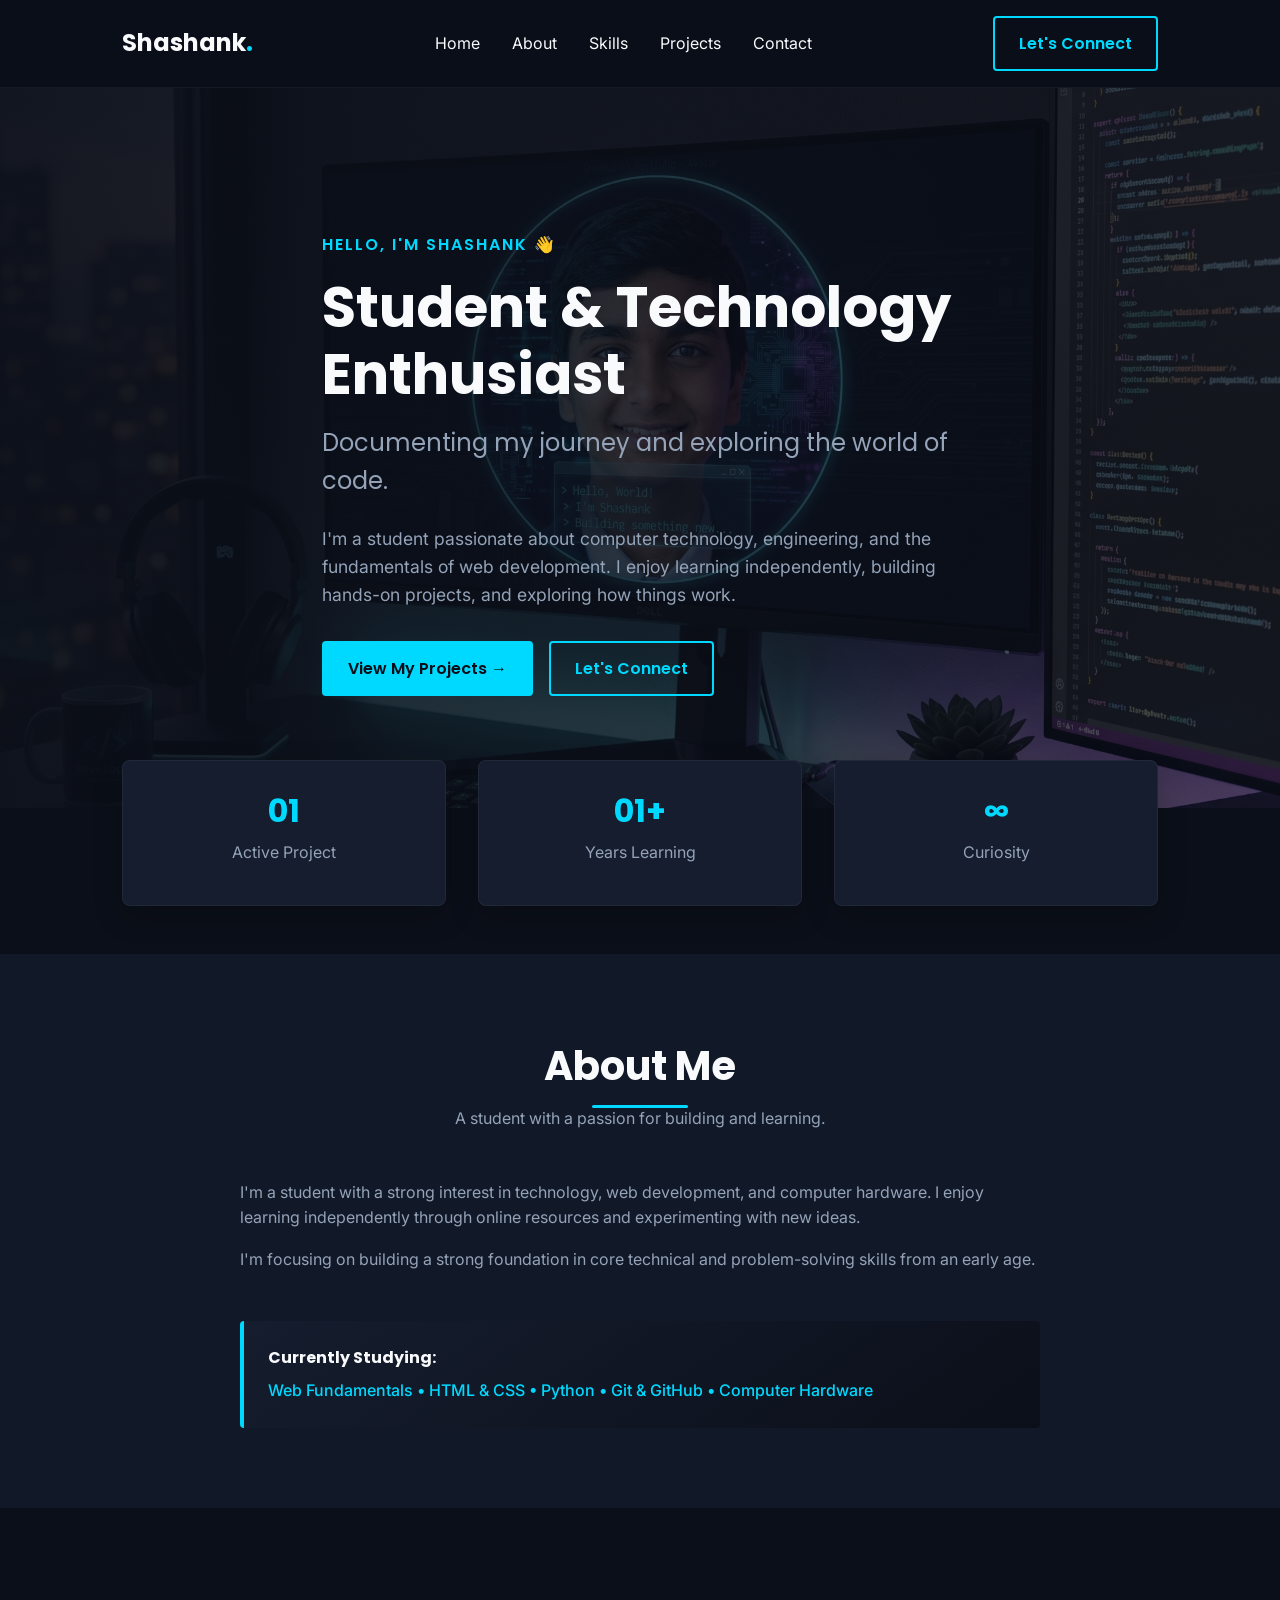
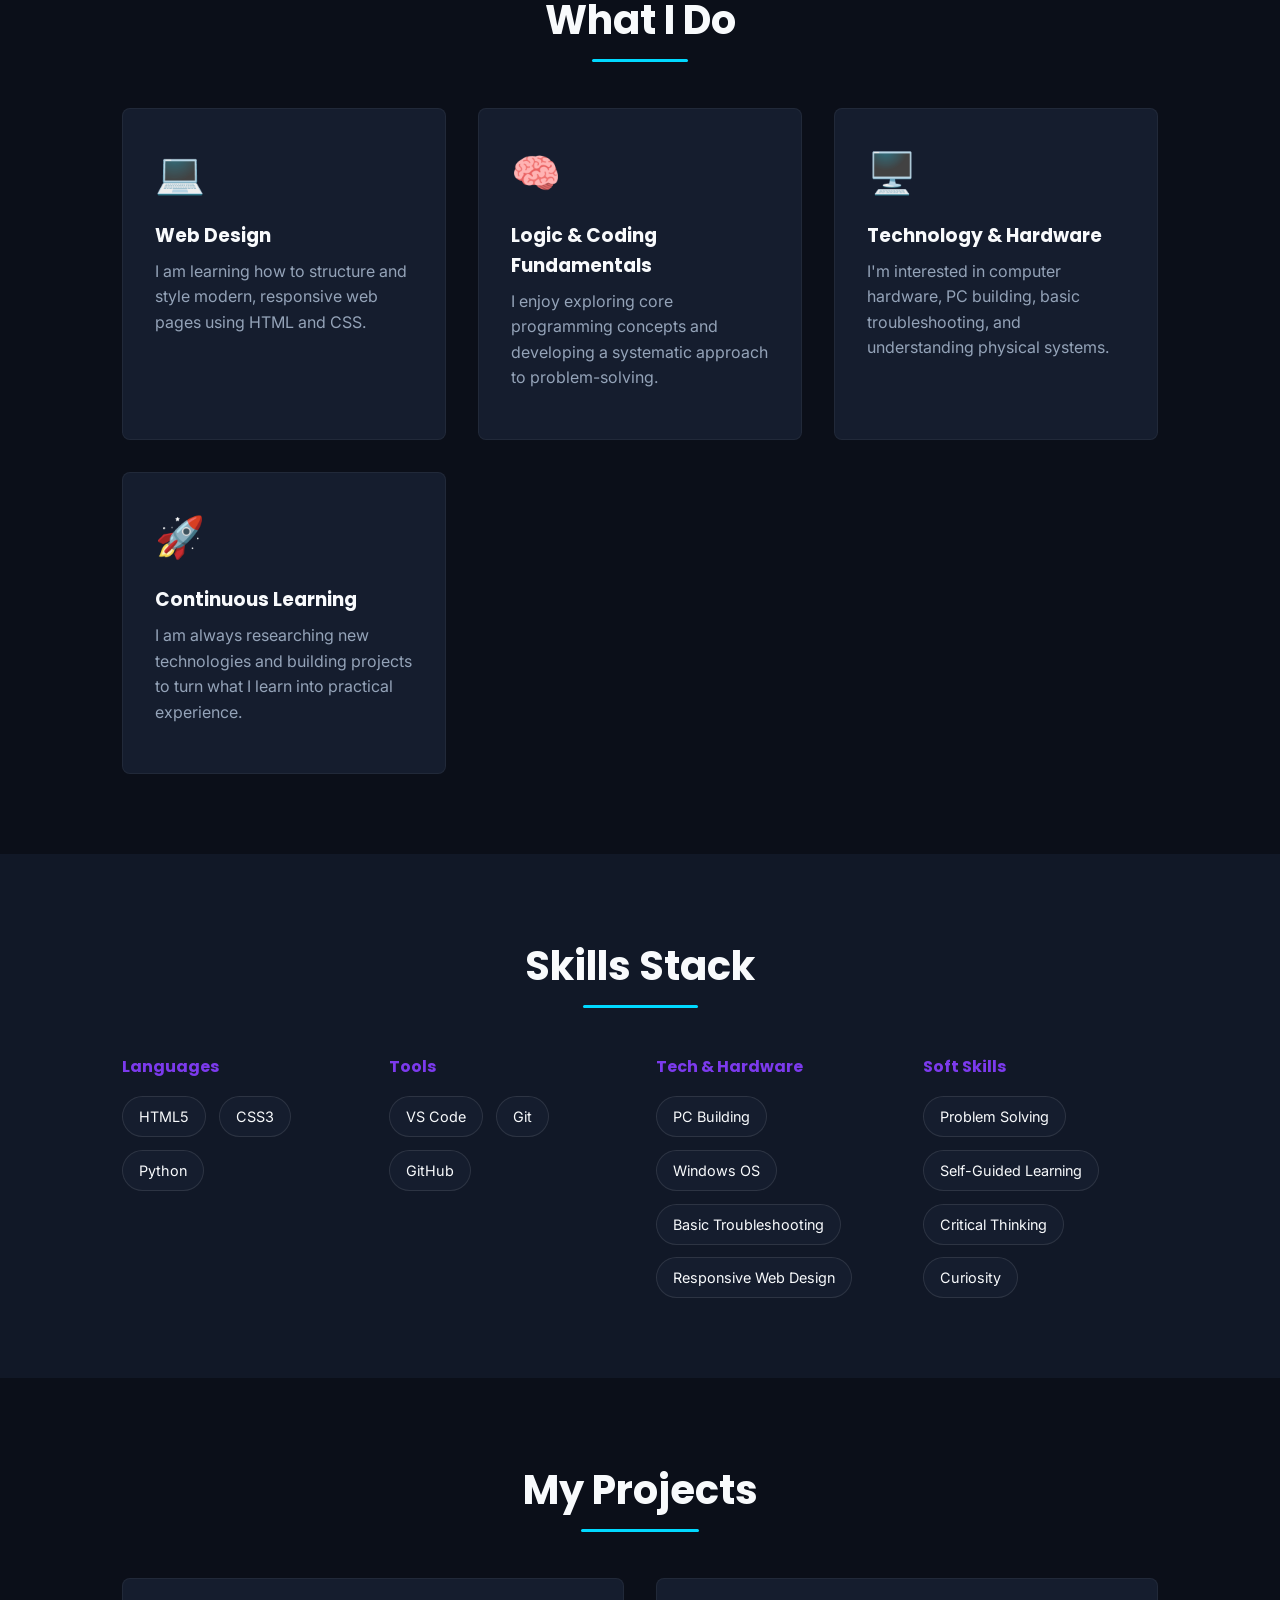
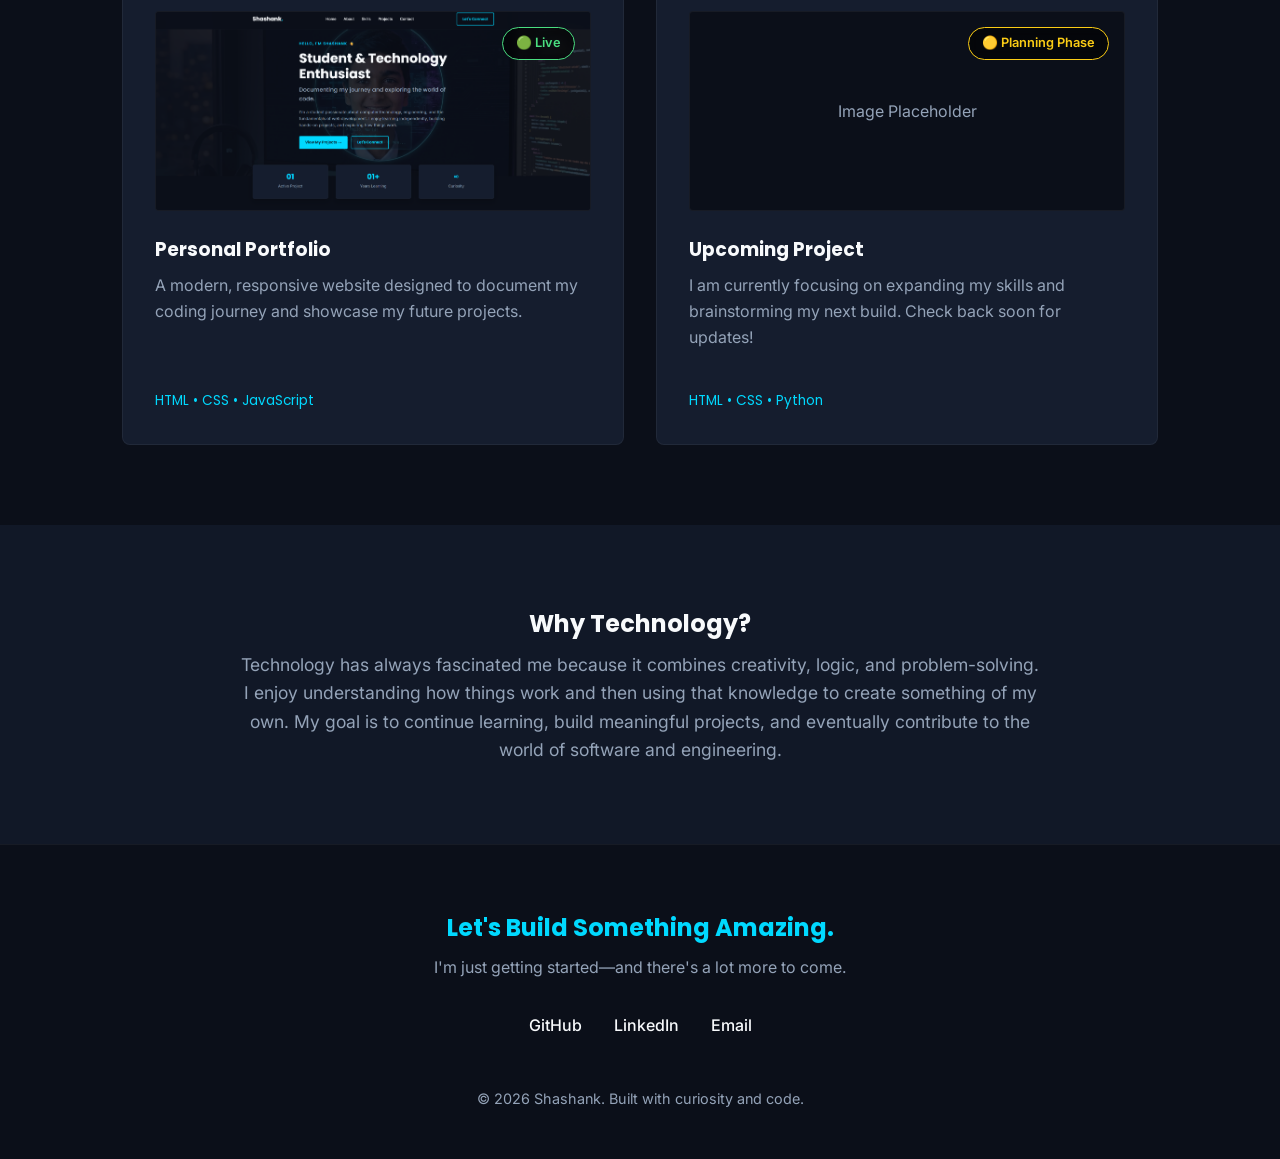
==== index.html @ d2046983 "Add files via upload" ====
<!DOCTYPE html>
<html lang="en">
<head>
    <meta charset="UTF-8">
    <meta name="viewport" content="width=device-width, initial-scale=1.0">
    <title>Shashank's Portfolio</title>
    <link rel="stylesheet" href="style.css">
    <!-- Google Fonts -->
    <link rel="preconnect" href="https://fonts.googleapis.com">
    <link rel="preconnect" href="https://fonts.gstatic.com" crossorigin>
    <link href="https://fonts.googleapis.com/css2?family=Inter:wght@300;400;500;600&family=Poppins:wght@500;600;700&display=swap" rel="stylesheet">
</head>
<body>

    <!-- 1️⃣ Navigation Bar -->
    <nav class="navbar">
        <div class="nav-container">
            <a href="#home" class="logo">Shashank<span class="accent-dot">.</span></a>
            
            <ul class="nav-links">
                <li><a href="#home">Home</a></li>
                <li><a href="#about">About</a></li>
                <li><a href="#skills">Skills</a></li>
                <li><a href="#projects">Projects</a></li>
                <li><a href="#contact">Contact</a></li>
            </ul>
            
            <div class="nav-right">
                <a href="#contact" class="btn btn-outline nav-btn">Let's Connect</a>
                <!-- Hamburger Menu Button -->
                <button class="hamburger" aria-label="Toggle menu">
                    <span></span>
                    <span></span>
                    <span></span>
                </button>
            </div>
        </div>
    </nav>

    <!-- 2️⃣ Hero Section -->
    <header id="home" class="hero">
        <div class="hero-overlay"></div>
        <div class="hero-content container reveal">
            <p class="eyebrow">HELLO, I'M SHASHANK 👋</p>
            <h1>Student & Technology Enthusiast</h1>
            <h2>Documenting my journey and exploring the world of code.</h2>
            <p class="description">I'm a student passionate about computer technology, engineering, and the fundamentals of web development. I enjoy learning independently, building hands-on projects, and exploring how things work.</p>
            <div class="hero-buttons">
                <a href="#projects" class="btn btn-primary">View My Projects &rarr;</a>
                <a href="#contact" class="btn btn-outline">Let's Connect</a>
            </div>
        </div>
    </header>

    <!-- 3️⃣ Quick Stats Bar -->
    <section class="stats container reveal">
        <div class="stat-card">
            <h3>01</h3>
            <p>Active Project</p>
        </div>
        <div class="stat-card">
            <h3>01+</h3>
            <p>Years Learning</p>
        </div>
        <div class="stat-card">
            <h3>&infin;</h3>
            <p>Curiosity</p>
        </div>
    </section>

    <!-- 4️⃣ About Me -->
    <section id="about" class="about section-alt reveal">
        <div class="container">
            <div class="section-header">
                <h2>About Me</h2>
                <p class="subheading">A student with a passion for building and learning.</p>
            </div>
            <div class="about-content">
                <div class="about-text">
                    <p>I'm a student with a strong interest in technology, web development, and computer hardware. I enjoy learning independently through online resources and experimenting with new ideas.</p>
                    <p>I'm focusing on building a strong foundation in core technical and problem-solving skills from an early age.</p>
                </div>
                <div class="highlight-box">
                    <h4>Currently Studying:</h4>
                    <p>Web Fundamentals &bull; HTML & CSS &bull; Python &bull; Git & GitHub &bull; Computer Hardware</p>
                </div>
            </div>
        </div>
    </section>

    <!-- 5️⃣ What I Do -->
    <section id="what-i-do" class="what-i-do reveal">
        <div class="container">
            <div class="section-header">
                <h2>What I Do</h2>
            </div>
            <div class="grid-4">
                <div class="card">
                    <div class="icon"><span role="img" aria-label="Computer">💻</span></div>
                    <h3>Web Design</h3>
                    <p>I am learning how to structure and style modern, responsive web pages using HTML and CSS.</p>
                </div>
                <div class="card">
                    <div class="icon"><span role="img" aria-label="Brain">🧠</span></div>
                    <h3>Logic & Coding Fundamentals</h3>
                    <p>I enjoy exploring core programming concepts and developing a systematic approach to problem-solving.</p>
                </div>
                <div class="card">
                    <div class="icon"><span role="img" aria-label="Desktop">🖥️</span></div>
                    <h3>Technology & Hardware</h3>
                    <p>I'm interested in computer hardware, PC building, basic troubleshooting, and understanding physical systems.</p>
                </div>
                <div class="card">
                    <div class="icon"><span role="img" aria-label="Rocket">🚀</span></div>
                    <h3>Continuous Learning</h3>
                    <p>I am always researching new technologies and building projects to turn what I learn into practical experience.</p>
                </div>
            </div>
        </div>
    </section>

    <!-- 6️⃣ Skills Stack -->
    <section id="skills" class="skills section-alt reveal">
        <div class="container">
            <div class="section-header">
                <h2>Skills Stack</h2>
            </div>
            <div class="skills-wrapper">
                <div class="skill-category">
                    <h4>Languages</h4>
                    <div class="pill-container">
                        <span class="pill">HTML5</span>
                        <span class="pill">CSS3</span>
                        <span class="pill">Python</span> 
                    </div>
                </div>
                <div class="skill-category">
                    <h4>Tools</h4>
                    <div class="pill-container">
                        <span class="pill">VS Code</span>
                        <span class="pill">Git</span>
                        <span class="pill">GitHub</span>
                    </div>
                </div>
                <div class="skill-category">
                    <h4>Tech & Hardware</h4>
                    <div class="pill-container">
                        <span class="pill">PC Building</span>
                        <span class="pill">Windows OS</span>
                        <span class="pill">Basic Troubleshooting</span>
                        <span class="pill">Responsive Web Design</span>
                    </div>
                </div>
                <div class="skill-category">
                    <h4>Soft Skills</h4>
                    <div class="pill-container">
                        <span class="pill">Problem Solving</span>
                        <span class="pill">Self-Guided Learning</span>
                        <span class="pill">Critical Thinking</span>
                        <span class="pill">Curiosity</span>
                    </div>
                </div>
            </div>
        </div>
    </section>

    <!-- 7️⃣ Project Roadmap -->
    <section id="projects" class="projects reveal">
        <div class="container">
            <div class="section-header">
                <h2>My Projects</h2>
            </div>
            <div class="grid-2">
                <div class="card project-card">
                    <!-- Updated Project Image Wrapper with your screenshot -->
                    <div class="project-image">
                        <img src="project1.png" alt="Screenshot of Personal Portfolio Homepage">
                    </div>
                    <div class="status-badge live">🟢 Live</div>
                    <h3>Personal Portfolio</h3>
                    <p>A modern, responsive website designed to document my coding journey and showcase my future projects.</p>
                    <div class="tech-stack">HTML &bull; CSS &bull; JavaScript</div>
                </div>
                <div class="card project-card">
                    <div class="project-image">
                        <span style="color: var(--text-secondary);">Image Placeholder</span>
                    </div>
                    <div class="status-badge planning">🟡 Planning Phase</div>
                    <h3>Upcoming Project</h3>
                    <p>I am currently focusing on expanding my skills and brainstorming my next build. Check back soon for updates!</p>
                    <div class="tech-stack">HTML &bull; CSS &bull; Python</div>
                </div>
            </div>
        </div>
    </section>

    <!-- 8️⃣ Why Technology? -->
    <section id="why-tech" class="why-tech section-alt reveal">
        <div class="container text-center">
            <h2>Why Technology?</h2>
            <p class="max-w-text">Technology has always fascinated me because it combines creativity, logic, and problem-solving. I enjoy understanding how things work and then using that knowledge to create something of my own. My goal is to continue learning, build meaningful projects, and eventually contribute to the world of software and engineering.</p>
        </div>
    </section>

    <!-- 9️⃣ Footer / Contact -->
    <footer id="contact" class="footer reveal">
        <div class="container text-center">
            <h2>Let's Build Something Amazing.</h2>
            <p>I'm just getting started—and there's a lot more to come.</p>
            
            <div class="social-links">
                <a href="https://github.com/pandeyshashankai" target="_blank" rel="noopener noreferrer">GitHub</a>
                <a href="https://www.linkedin.com/in/shashank-pandey-609750424" target="_blank" rel="noopener noreferrer">LinkedIn</a>
                <a href="mailto:pandeyshashankai@gmail.com">Email</a>
            </div>
            
            <div class="copyright">
                <p>&copy; 2026 Shashank. Built with curiosity and code.</p>
            </div>
        </div>
    </footer>

    <!-- JavaScript for Interactions -->
    <script>
        // 1. Mobile Hamburger Menu Toggle
        const hamburger = document.querySelector('.hamburger');
        const navLinks = document.querySelector('.nav-links');
        const navLinksItems = document.querySelectorAll('.nav-links a');

        hamburger.addEventListener('click', () => {
            hamburger.classList.toggle('active');
            navLinks.classList.toggle('active');
        });

        // Close mobile menu when a link is clicked
        navLinksItems.forEach(item => {
            item.addEventListener('click', () => {
                hamburger.classList.remove('active');
                navLinks.classList.remove('active');
            });
        });

        // 2. Scroll Reveal Animations (Intersection Observer)
        const reveals = document.querySelectorAll('.reveal');
        
        const revealOptions = {
            threshold: 0.15, // Triggers when 15% of the element is visible
            rootMargin: "0px 0px -50px 0px" 
        };

        const revealOnScroll = new IntersectionObserver(function(entries, observer) {
            entries.forEach(entry => {
                if (!entry.isIntersecting) {
                    return;
                } else {
                    entry.target.classList.add('active');
                    observer.unobserve(entry.target); // Stop observing once revealed
                }
            });
        }, revealOptions);

        reveals.forEach(reveal => {
            revealOnScroll.observe(reveal);
        });
    </script>
</body>
</html>
---- style.css ----
/* 🎨 1. Global Design System (CSS Variables) */
:root {
    --bg-primary: #0B0F19;
    --bg-secondary: #111827;
    --surface: #151D2E;
    --accent-primary: #00D9FF;
    --accent-secondary: #7C3AED;
    --text-main: #F8FAFC;
    --text-secondary: #94A3B8;
    
    --font-heading: 'Poppins', sans-serif;
    --font-body: 'Inter', sans-serif;
}

/* Base Styles & Reset */
* {
    margin: 0;
    padding: 0;
    box-sizing: border-box;
    scroll-behavior: smooth;
}

body {
    background-color: var(--bg-primary);
    color: var(--text-main);
    font-family: var(--font-body);
    line-height: 1.6;
    overflow-x: hidden;
}

h1, h2, h3, h4, h5, h6 {
    font-family: var(--font-heading);
    color: var(--text-main);
    margin-bottom: 0.5rem;
}

p {
    color: var(--text-secondary);
    margin-bottom: 1rem;
}

a {
    text-decoration: none;
    color: var(--text-main);
    transition: color 0.3s ease;
}

.container {
    max-width: 1100px;
    margin: 0 auto;
    padding: 0 2rem;
}

section {
    padding: 5rem 0;
}

.section-alt {
    background-color: var(--bg-secondary);
}

.section-header {
    text-align: center;
    margin-bottom: 3rem;
}

.section-header h2 {
    font-size: 2.5rem;
    position: relative;
    display: inline-block;
}

.section-header h2::after {
    content: '';
    position: absolute;
    width: 50%;
    height: 3px;
    background: var(--accent-primary);
    bottom: -10px;
    left: 25%;
    border-radius: 2px;
}

.text-center {
    text-align: center;
}

.max-w-text {
    max-width: 800px;
    margin: 0 auto;
    font-size: 1.1rem;
}

/* Animations (Scroll Reveal) */
.reveal {
    opacity: 0;
    transform: translateY(40px);
    transition: all 0.8s cubic-bezier(0.5, 0, 0, 1);
}

.reveal.active {
    opacity: 1;
    transform: translateY(0);
}

/* Buttons */
.btn {
    display: inline-block;
    padding: 0.8rem 1.5rem;
    border-radius: 4px;
    font-family: var(--font-heading);
    font-weight: 600;
    cursor: pointer;
    transition: all 0.3s ease;
}

.btn-primary {
    background-color: var(--accent-primary);
    color: var(--bg-primary);
    border: 2px solid var(--accent-primary);
}

.btn-primary:hover {
    background-color: transparent;
    color: var(--accent-primary);
    box-shadow: 0 0 15px rgba(0, 217, 255, 0.4);
}

.btn-outline {
    background-color: transparent;
    color: var(--accent-primary);
    border: 2px solid var(--accent-primary);
}

.btn-outline:hover {
    background-color: var(--accent-primary);
    color: var(--bg-primary);
    box-shadow: 0 0 15px rgba(0, 217, 255, 0.4);
}

/* 1️⃣ Navigation Bar */
.navbar {
    position: sticky;
    top: 0;
    background-color: rgba(11, 15, 25, 0.95);
    backdrop-filter: blur(10px);
    border-bottom: 1px solid rgba(255, 255, 255, 0.05);
    z-index: 1000;
    padding: 1rem 0;
}

.nav-container {
    max-width: 1100px;
    margin: 0 auto;
    padding: 0 2rem;
    display: flex;
    justify-content: space-between;
    align-items: center;
}

.logo {
    font-family: var(--font-heading);
    font-size: 1.5rem;
    font-weight: 700;
    z-index: 1001;
}

.accent-dot {
    color: var(--accent-primary);
}

.nav-links {
    list-style: none;
    display: flex;
    gap: 2rem;
}

.nav-links a:hover {
    color: var(--accent-primary);
}

.nav-right {
    display: flex;
    align-items: center;
    gap: 1.5rem;
}

/* Hamburger Icon */
.hamburger {
    display: none;
    flex-direction: column;
    gap: 5px;
    background: none;
    border: none;
    cursor: pointer;
    z-index: 1001;
}

.hamburger span {
    display: block;
    width: 25px;
    height: 3px;
    background-color: var(--text-main);
    border-radius: 2px;
    transition: all 0.3s ease-in-out;
}

.hamburger.active span:nth-child(1) {
    transform: translateY(8px) rotate(45deg);
}

.hamburger.active span:nth-child(2) {
    opacity: 0;
}

.hamburger.active span:nth-child(3) {
    transform: translateY(-8px) rotate(-45deg);
}

/* 2️⃣ Hero Section */
.hero {
    position: relative;
    padding: 8rem 0 6rem 0;
    background-image: url('Gemini_Generated_Image_9p1e469p1e469p1e.png');
    background-size: cover;
    background-position: center;
    background-attachment: fixed;
    min-height: 80vh;
    display: flex;
    align-items: center;
}

.hero-overlay {
    position: absolute;
    top: 0;
    left: 0;
    width: 100%;
    height: 100%;
    background: linear-gradient(to right, rgba(11, 15, 25, 0.95) 0%, rgba(11, 15, 25, 0.7) 100%);
    z-index: 1;
}

.hero-content {
    position: relative;
    z-index: 2;
    max-width: 700px;
}

.eyebrow {
    color: var(--accent-primary);
    font-family: var(--font-heading);
    font-weight: 600;
    letter-spacing: 2px;
    margin-bottom: 1rem;
}

.hero h1 {
    font-size: 3.5rem;
    line-height: 1.2;
    margin-bottom: 1rem;
}

.hero h2 {
    font-size: 1.5rem;
    color: var(--text-secondary);
    font-weight: 400;
    margin-bottom: 1.5rem;
}

.hero .description {
    font-size: 1.1rem;
    margin-bottom: 2rem;
}

.hero-buttons {
    display: flex;
    gap: 1rem;
}

/* 3️⃣ Quick Stats Bar */
.stats {
    display: grid;
    grid-template-columns: repeat(3, 1fr);
    gap: 2rem;
    margin-top: -3rem;
    position: relative;
    z-index: 10;
    padding-bottom: 3rem;
}

.stat-card {
    background-color: var(--surface);
    padding: 1.5rem;
    border-radius: 8px;
    text-align: center;
    border: 1px solid rgba(255, 255, 255, 0.05);
    box-shadow: 0 10px 30px rgba(0, 0, 0, 0.2);
}

.stat-card h3 {
    font-size: 2rem;
    color: var(--accent-primary);
    margin-bottom: 0.2rem;
}

/* 4️⃣ About Me */
.about-content {
    display: flex;
    flex-direction: column;
    gap: 2rem;
    max-width: 800px;
    margin: 0 auto;
}

.highlight-box {
    background: linear-gradient(145deg, var(--surface) 0%, var(--bg-primary) 100%);
    border-left: 4px solid var(--accent-primary);
    padding: 1.5rem;
    border-radius: 4px;
}

.highlight-box h4 {
    color: var(--text-main);
    margin-bottom: 0.5rem;
}

.highlight-box p {
    color: var(--accent-primary);
    font-weight: 500;
    margin-bottom: 0;
}

/* 5️⃣ What I Do (Grid Layout) */
.grid-4 {
    display: grid;
    grid-template-columns: repeat(auto-fit, minmax(240px, 1fr));
    gap: 2rem;
}

.card {
    background-color: var(--surface);
    padding: 2rem;
    border-radius: 8px;
    transition: transform 0.3s ease, border-color 0.3s ease;
    border: 1px solid rgba(255, 255, 255, 0.05);
}

.card:hover {
    transform: translateY(-5px);
    border-color: var(--accent-primary);
}

.card .icon {
    font-size: 2.5rem;
    margin-bottom: 1rem;
}

/* 6️⃣ Skills Stack */
.skills-wrapper {
    display: grid;
    grid-template-columns: repeat(auto-fit, minmax(200px, 1fr));
    gap: 2rem;
}

.skill-category h4 {
    margin-bottom: 1rem;
    color: var(--accent-secondary);
}

.pill-container {
    display: flex;
    flex-wrap: wrap;
    gap: 0.8rem;
}

.pill {
    background-color: var(--surface);
    padding: 0.5rem 1rem;
    border-radius: 50px;
    font-size: 0.9rem;
    border: 1px solid rgba(255, 255, 255, 0.1);
    transition: all 0.3s ease;
}

.pill:hover {
    border-color: var(--accent-primary);
    color: var(--accent-primary);
    box-shadow: 0 0 10px rgba(0, 217, 255, 0.2);
}

/* 7️⃣ Project Roadmap */
.grid-2 {
    display: grid;
    grid-template-columns: repeat(auto-fit, minmax(350px, 1fr));
    gap: 2rem;
}

.project-card {
    position: relative;
    display: flex;
    flex-direction: column;
}

.project-image {
    width: 100%;
    height: 200px;
    background-color: var(--bg-primary);
    border-radius: 4px;
    overflow: hidden;
    margin-bottom: 1.5rem;
    display: flex;
    align-items: center;
    justify-content: center;
    border: 1px solid rgba(255, 255, 255, 0.05);
}

.project-image img {
    width: 100%;
    height: 100%;
    object-fit: cover;
}

.status-badge {
    position: absolute;
    top: 3rem;
    right: 3rem;
    font-size: 0.8rem;
    padding: 0.3rem 0.8rem;
    border-radius: 50px;
    background: rgba(0, 0, 0, 0.6);
    backdrop-filter: blur(4px);
    font-weight: 600;
}

.status-badge.live {
    color: #4ade80;
    border: 1px solid #4ade80;
}

.status-badge.planning {
    color: #facc15;
    border: 1px solid #facc15;
}

.tech-stack {
    margin-top: auto;
    padding-top: 1.5rem;
    font-size: 0.85rem;
    color: var(--accent-primary);
    font-family: var(--font-heading);
}

/* 9️⃣ Footer */
.footer {
    background-color: var(--bg-primary);
    padding: 4rem 0 2rem;
    border-top: 1px solid rgba(255, 255, 255, 0.05);
}

.footer h2 {
    color: var(--accent-primary);
}

.social-links {
    display: flex;
    justify-content: center;
    gap: 2rem;
    margin: 2rem 0;
}

.social-links a {
    font-weight: 500;
    border-bottom: 1px solid transparent;
}

.social-links a:hover {
    color: var(--accent-primary);
    border-bottom: 1px solid var(--accent-primary);
}

.copyright {
    margin-top: 3rem;
    font-size: 0.9rem;
    color: var(--text-secondary);
}

/* Responsive Design */
@media (max-width: 768px) {
    /* Navbar updates for mobile */
    .hamburger {
        display: flex; 
    }
    
    .nav-links {
        display: none; 
        flex-direction: column;
        position: absolute;
        top: 100%;
        left: 0;
        width: 100%;
        background-color: var(--bg-primary);
        padding: 2rem 0;
        text-align: center;
        border-bottom: 1px solid rgba(255, 255, 255, 0.05);
        box-shadow: 0 10px 10px rgba(0,0,0,0.3);
    }
    
    .nav-links.active {
        display: flex;
    }
    
    .nav-btn {
        display: none; /* Hide the connect button on very small screens to clear space */
    }

    /* Hero adjustments */
    .hero {
        background-position: 70% center; /* Shifts the focus of the avatar */
    }
    
    .hero-overlay {
        background: linear-gradient(to right, rgba(11, 15, 25, 0.98) 0%, rgba(11, 15, 25, 0.8) 100%);
    }

    .hero h1 {
        font-size: 2.5rem;
    }
    
    .stats {
        grid-template-columns: 1fr;
        gap: 1rem;
        margin-top: 2rem;
        padding-top: 0;
    }
    
    .hero-buttons {
        flex-direction: column;
    }
    
    .grid-4, .grid-2, .skills-wrapper {
        grid-template-columns: 1fr;
    }

    .status-badge {
        top: 2.5rem;
        right: 2.5rem;
    }
}
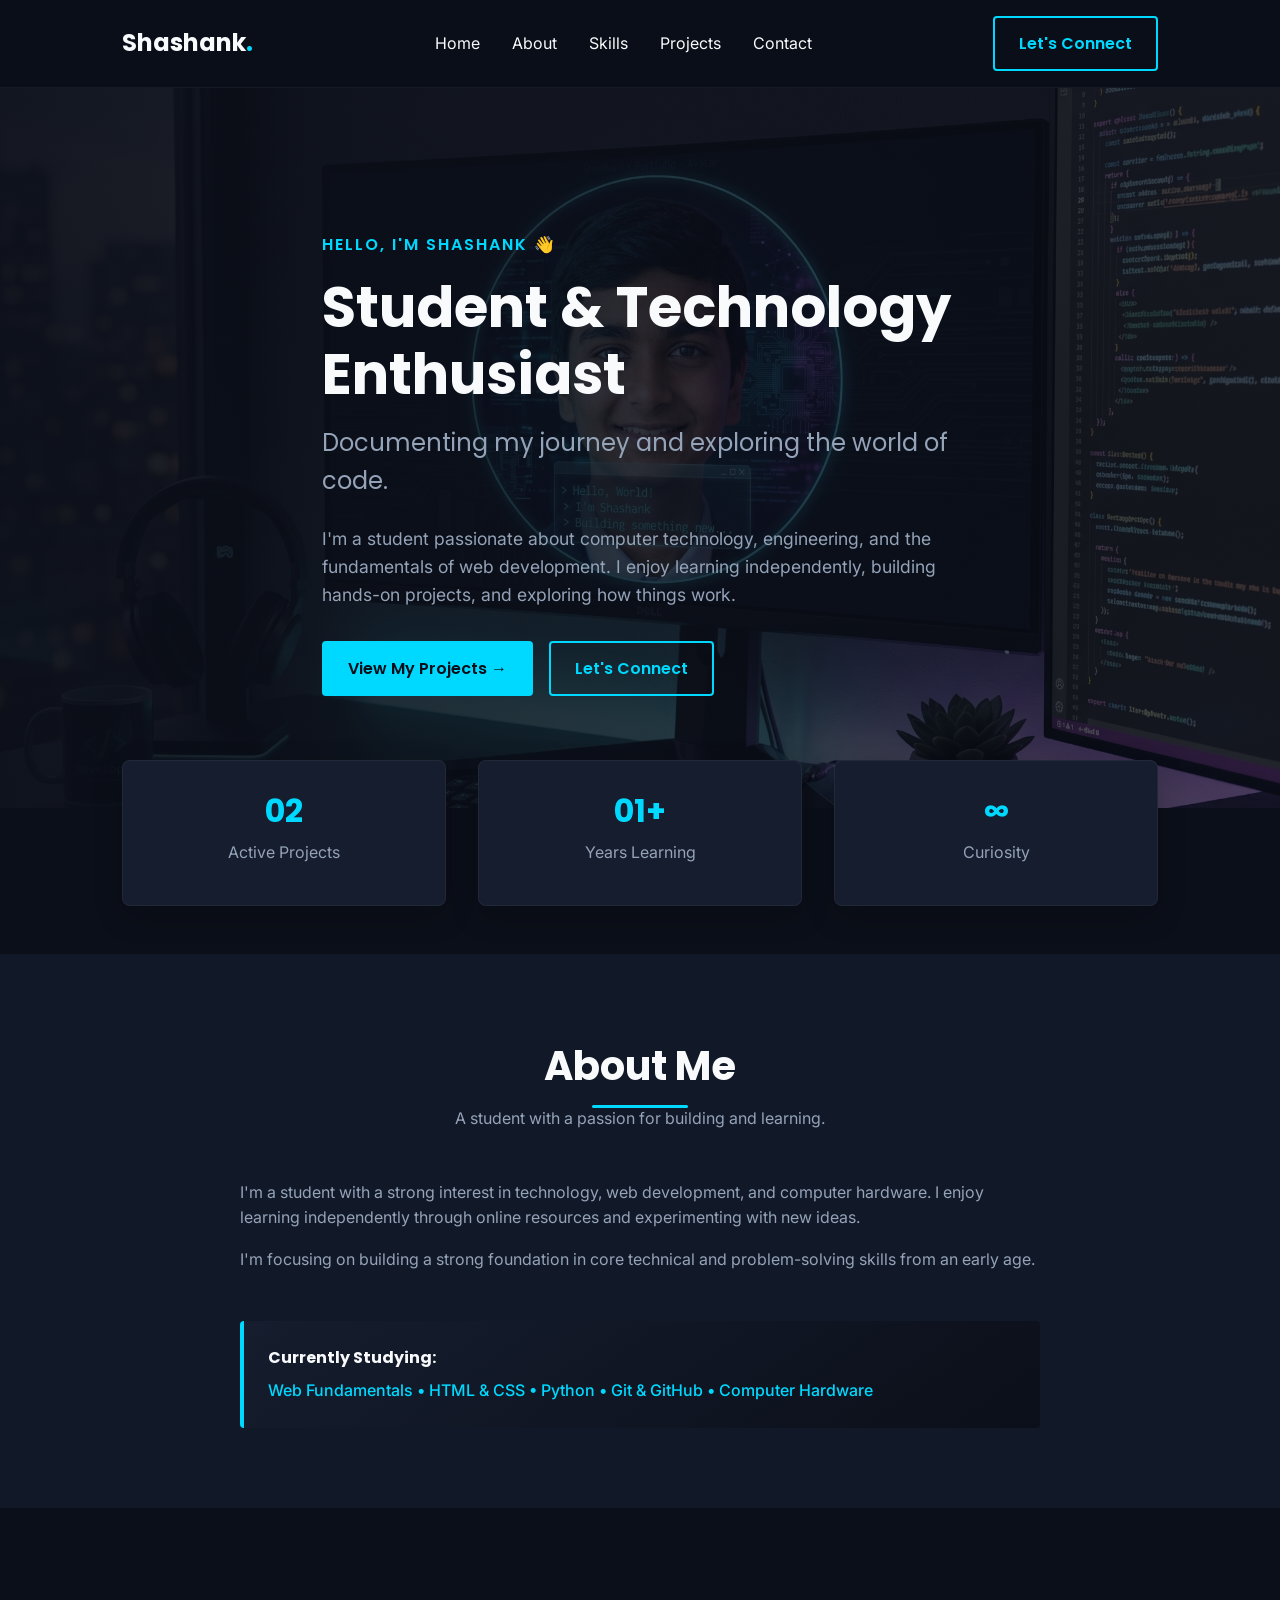
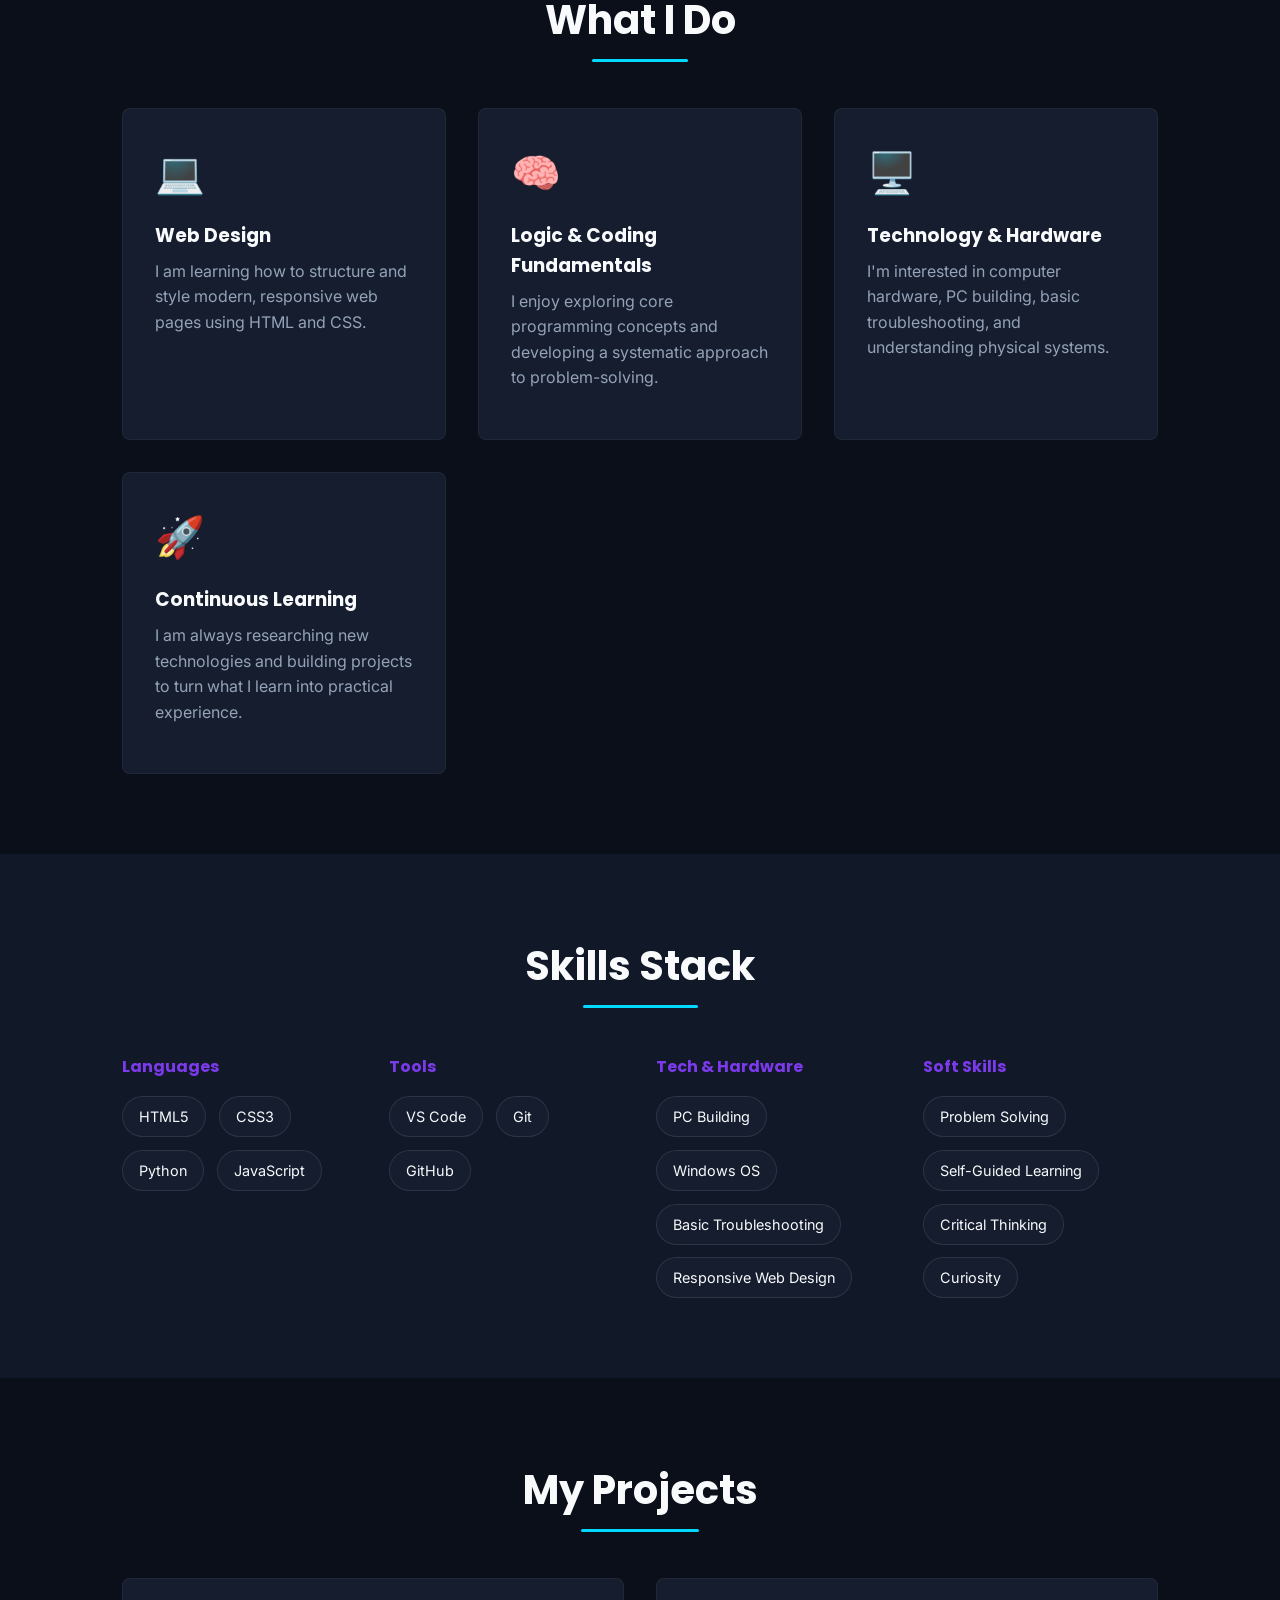
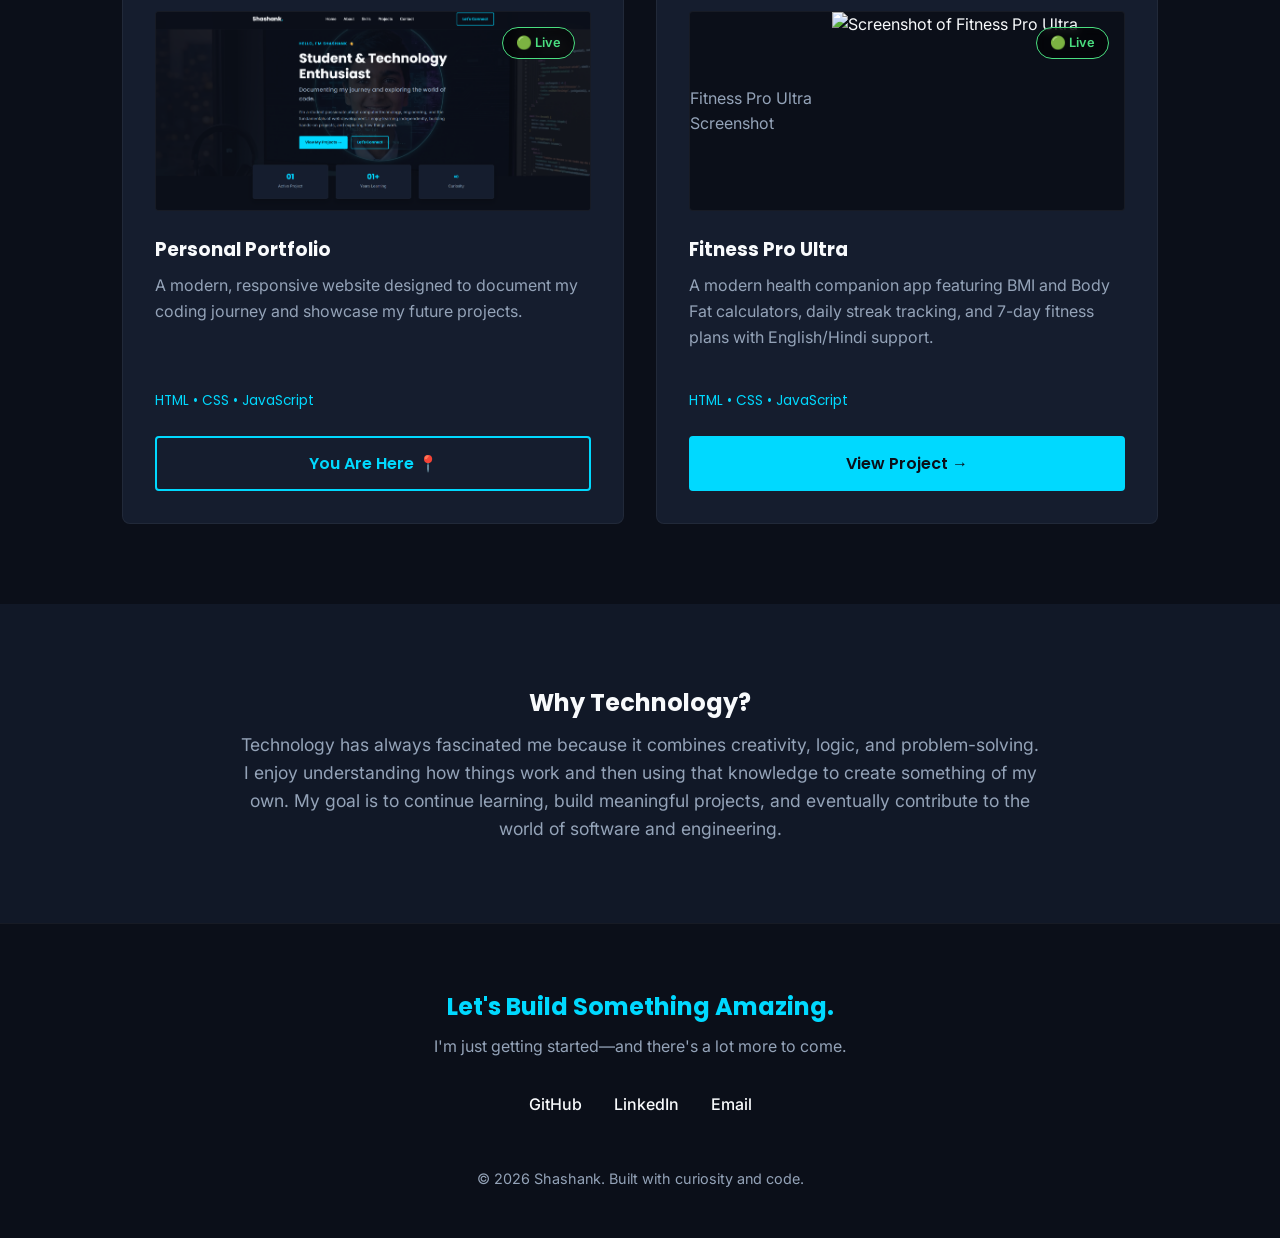
==== commit 2e2209cc: "Update index.html" ====
--- a/index.html
+++ b/index.html
@@ -55,8 +55,8 @@
     <!-- 3️⃣ Quick Stats Bar -->
     <section class="stats container reveal">
         <div class="stat-card">
-            <h3>01</h3>
-            <p>Active Project</p>
+            <h3>02</h3>
+            <p>Active Projects</p>
         </div>
         <div class="stat-card">
             <h3>01+</h3>
@@ -132,6 +132,7 @@
                         <span class="pill">HTML5</span>
                         <span class="pill">CSS3</span>
                         <span class="pill">Python</span> 
+                        <span class="pill">JavaScript</span>
                     </div>
                 </div>
                 <div class="skill-category">
@@ -171,24 +172,30 @@
                 <h2>My Projects</h2>
             </div>
             <div class="grid-2">
+                <!-- Project 1: Personal Portfolio -->
                 <div class="card project-card">
-                    <!-- Updated Project Image Wrapper with your screenshot -->
                     <div class="project-image">
                         <img src="project1.png" alt="Screenshot of Personal Portfolio Homepage">
                     </div>
                     <div class="status-badge live">🟢 Live</div>
                     <h3>Personal Portfolio</h3>
                     <p>A modern, responsive website designed to document my coding journey and showcase my future projects.</p>
-                    <div class="tech-stack">HTML &bull; CSS &bull; JavaScript</div>
-                </div>
+                    <div class="tech-stack" style="margin-top: auto; padding-bottom: 1.5rem;">HTML &bull; CSS &bull; JavaScript</div>
+                    <a href="#home" class="btn btn-outline" style="display: block; text-align: center;">You Are Here 📍</a>
+                </div>
+
+                <!-- Project 2: Fitness Pro Ultra -->
                 <div class="card project-card">
                     <div class="project-image">
-                        <span style="color: var(--text-secondary);">Image Placeholder</span>
-                    </div>
-                    <div class="status-badge planning">🟡 Planning Phase</div>
-                    <h3>Upcoming Project</h3>
-                    <p>I am currently focusing on expanding my skills and brainstorming my next build. Check back soon for updates!</p>
-                    <div class="tech-stack">HTML &bull; CSS &bull; Python</div>
+                        <!-- Upload your app screenshot to your repo, then replace the span below with the img tag -->
+                        <span style="color: var(--text-secondary);">Fitness Pro Ultra Screenshot</span>
+                         <img src="fitness-screenshot.png" alt="Screenshot of Fitness Pro Ultra">
+                    </div>
+                    <div class="status-badge live">🟢 Live</div>
+                    <h3>Fitness Pro Ultra</h3>
+                    <p>A modern health companion app featuring BMI and Body Fat calculators, daily streak tracking, and 7-day fitness plans with English/Hindi support.</p>
+                    <div class="tech-stack" style="margin-top: auto; padding-bottom: 1.5rem;">HTML &bull; CSS &bull; JavaScript</div>
+                    <a href="https://pandeyshashankai.github.io/fitness-pro-ultra/" target="_blank" rel="noopener noreferrer" class="btn btn-primary" style="display: block; text-align: center;">View Project &rarr;</a>
                 </div>
             </div>
         </div>
@@ -244,7 +251,7 @@
         const reveals = document.querySelectorAll('.reveal');
         
         const revealOptions = {
-            threshold: 0.15, // Triggers when 15% of the element is visible
+            threshold: 0.15,
             rootMargin: "0px 0px -50px 0px" 
         };
 
@@ -254,7 +261,7 @@
                     return;
                 } else {
                     entry.target.classList.add('active');
-                    observer.unobserve(entry.target); // Stop observing once revealed
+                    observer.unobserve(entry.target);
                 }
             });
         }, revealOptions);
@@ -264,4 +271,4 @@
         });
     </script>
 </body>
-</html>+</html>
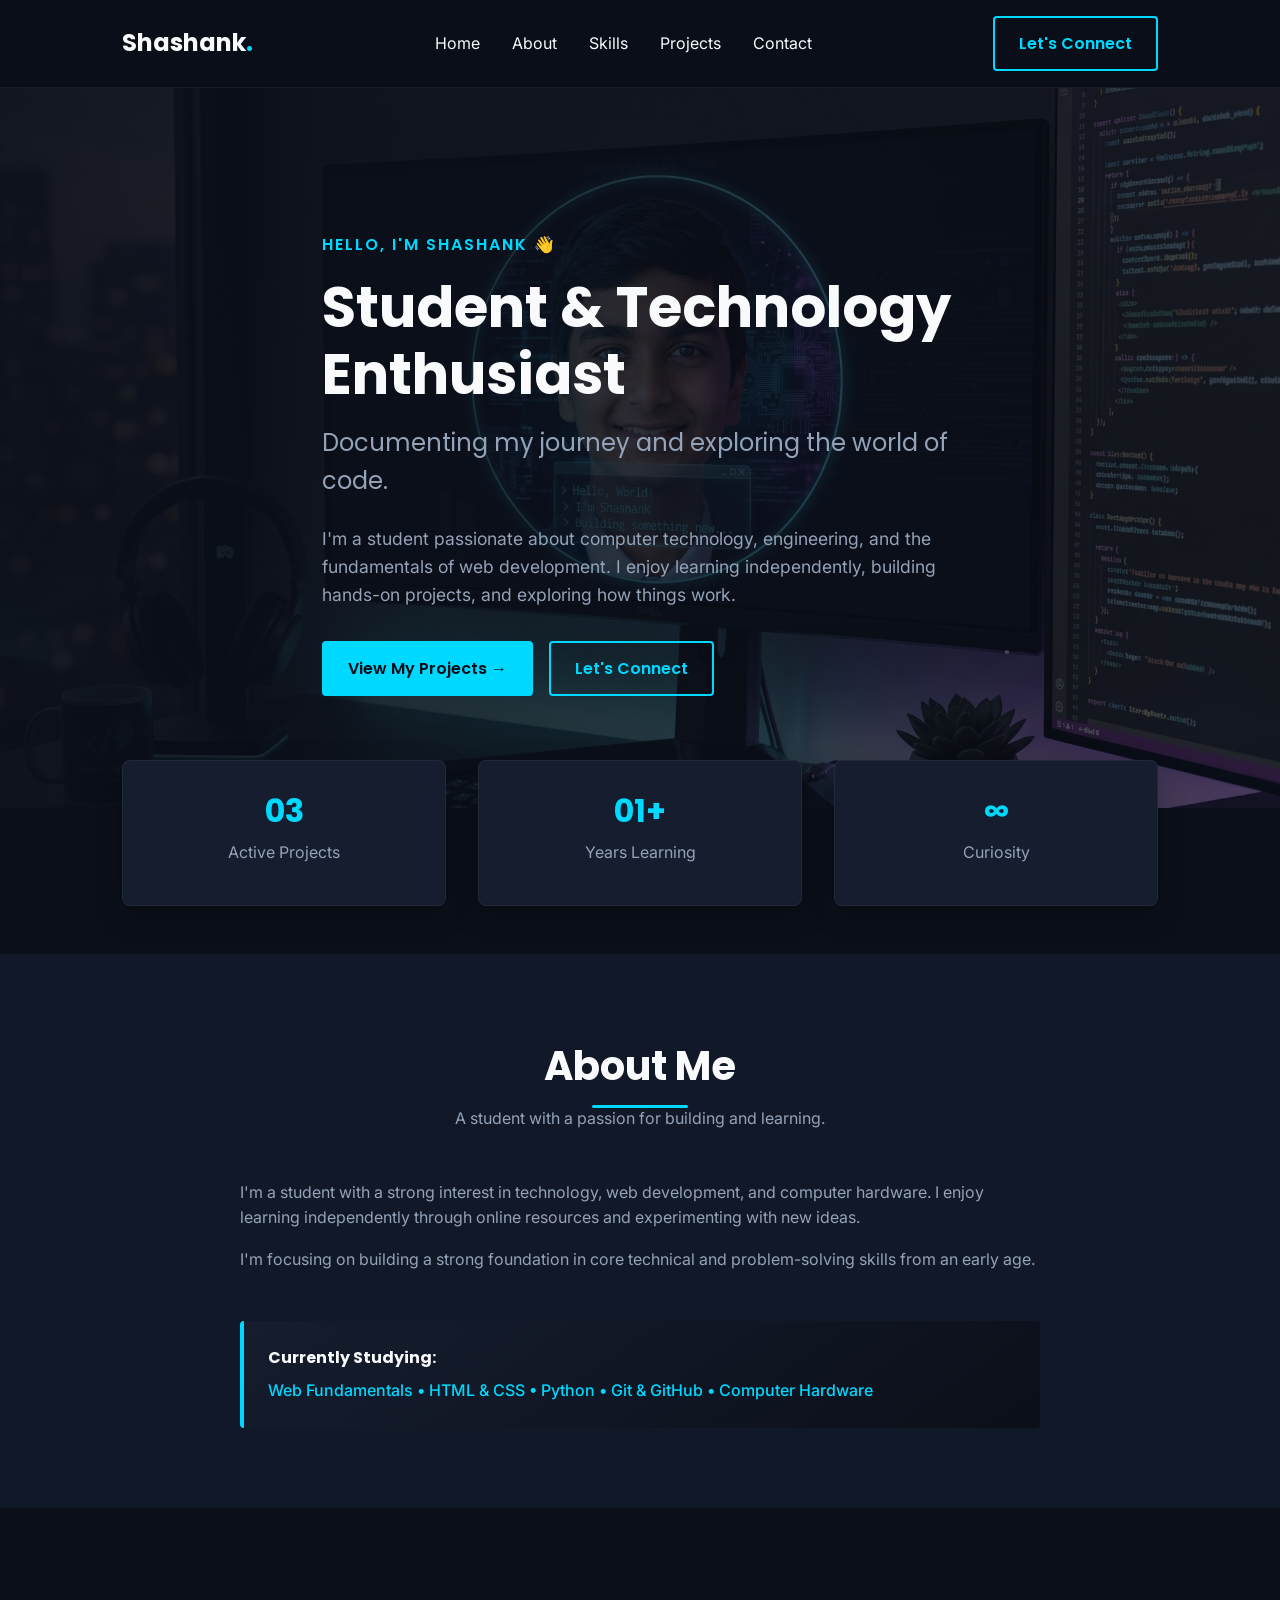
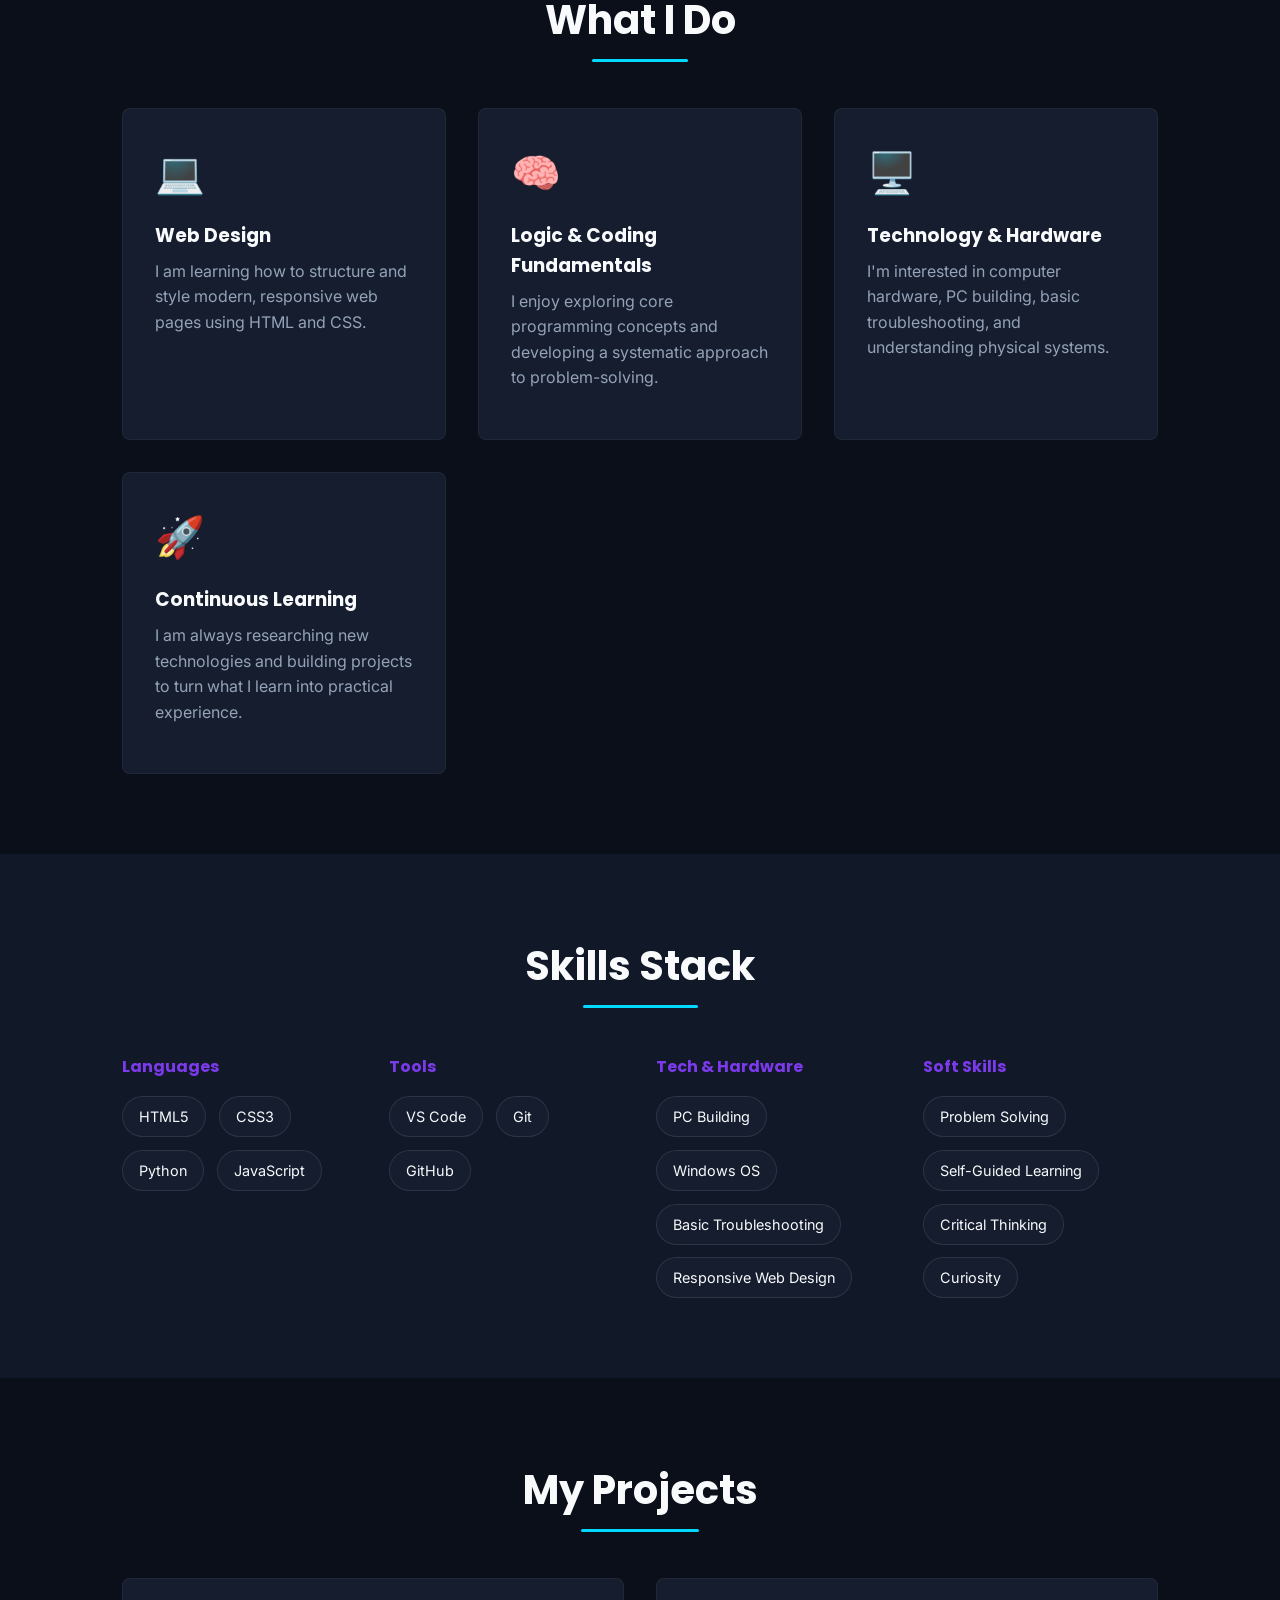
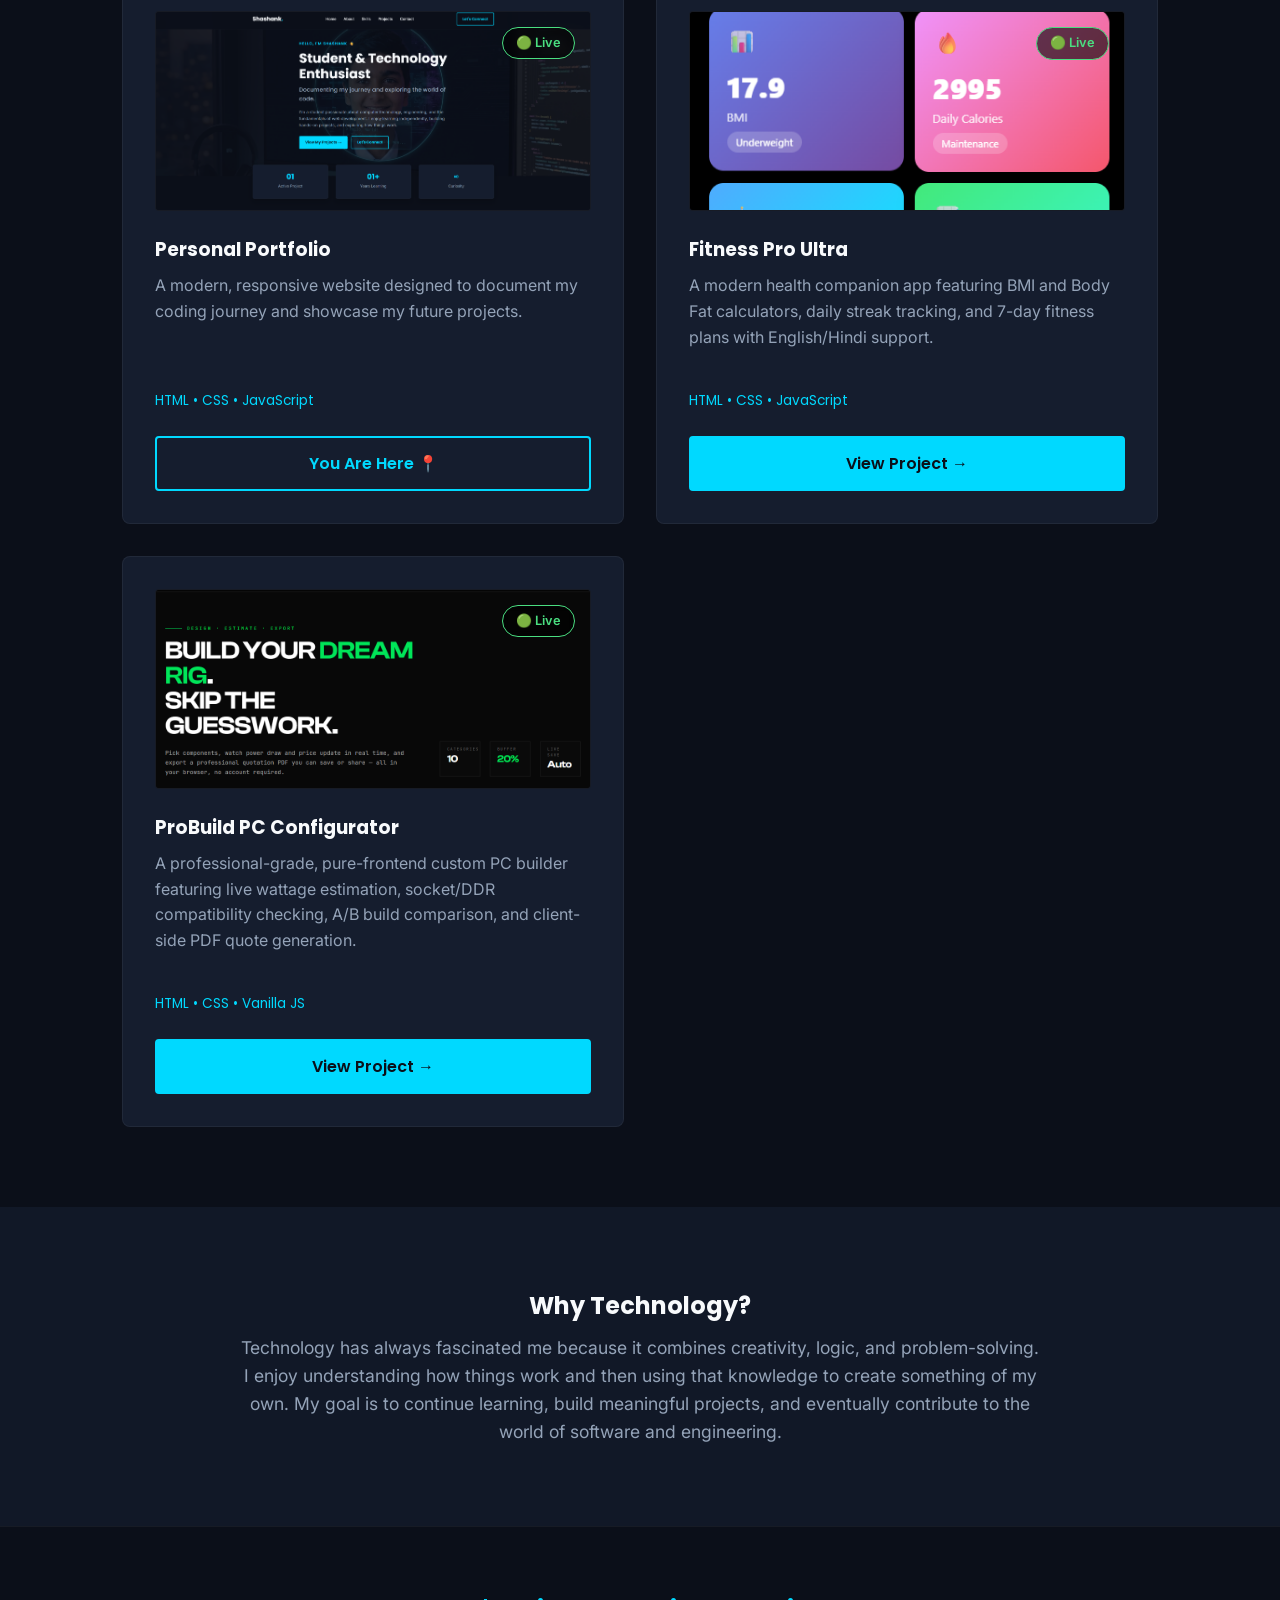
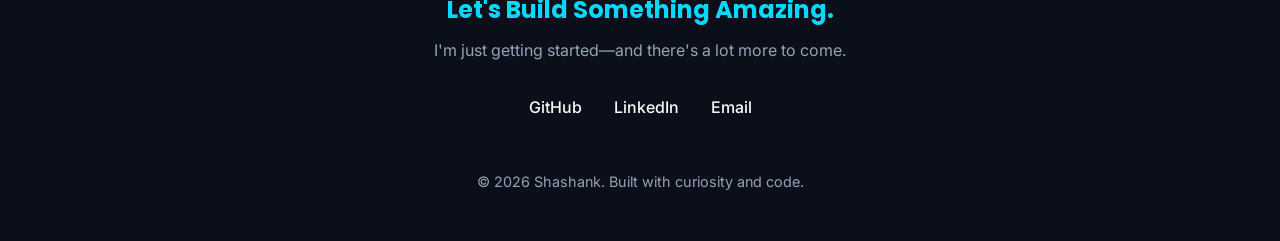
==== commit 5f2f278d: "Add files via upload" ====
--- a/index.html
+++ b/index.html
@@ -55,7 +55,7 @@
     <!-- 3️⃣ Quick Stats Bar -->
     <section class="stats container reveal">
         <div class="stat-card">
-            <h3>02</h3>
+            <h3>03</h3>
             <p>Active Projects</p>
         </div>
         <div class="stat-card">
@@ -171,7 +171,10 @@
             <div class="section-header">
                 <h2>My Projects</h2>
             </div>
+            
+            <!-- Note: Using the same grid class, CSS Grid will automatically handle the 3rd card -->
             <div class="grid-2">
+                
                 <!-- Project 1: Personal Portfolio -->
                 <div class="card project-card">
                     <div class="project-image">
@@ -187,8 +190,6 @@
                 <!-- Project 2: Fitness Pro Ultra -->
                 <div class="card project-card">
                     <div class="project-image">
-                        <!-- Upload your app screenshot to your repo, then replace the span below with the img tag -->
-                        <span style="color: var(--text-secondary);">Fitness Pro Ultra Screenshot</span>
                          <img src="fitness-screenshot.png" alt="Screenshot of Fitness Pro Ultra">
                     </div>
                     <div class="status-badge live">🟢 Live</div>
@@ -197,6 +198,21 @@
                     <div class="tech-stack" style="margin-top: auto; padding-bottom: 1.5rem;">HTML &bull; CSS &bull; JavaScript</div>
                     <a href="https://pandeyshashankai.github.io/fitness-pro-ultra/" target="_blank" rel="noopener noreferrer" class="btn btn-primary" style="display: block; text-align: center;">View Project &rarr;</a>
                 </div>
+
+                <!-- Project 3: ProBuild Custom PC Configurator -->
+                <div class="card project-card">
+                    <div class="project-image">
+                         <img src="project2.png" alt="Screenshot of ProBuild Custom PC Configurator">
+                    </div>
+                    <div class="status-badge live">🟢 Live</div>
+                    <h3>ProBuild PC Configurator</h3>
+                    <p>A professional-grade, pure-frontend custom PC builder featuring live wattage estimation, socket/DDR compatibility checking, A/B build comparison, and client-side PDF quote generation.</p>
+                    <div class="tech-stack" style="margin-top: auto; padding-bottom: 1.5rem;">HTML &bull; CSS &bull; Vanilla JS</div>
+                    
+                    <!-- NOTE: Make sure your new GitHub repo is named 'probuild' for this link to work! -->
+                    <a href="https://pandeyshashankai.github.io/probuild/" target="_blank" rel="noopener noreferrer" class="btn btn-primary" style="display: block; text-align: center;">View Project &rarr;</a>
+                </div>
+
             </div>
         </div>
     </section>
@@ -271,4 +287,4 @@
         });
     </script>
 </body>
-</html>
+</html>
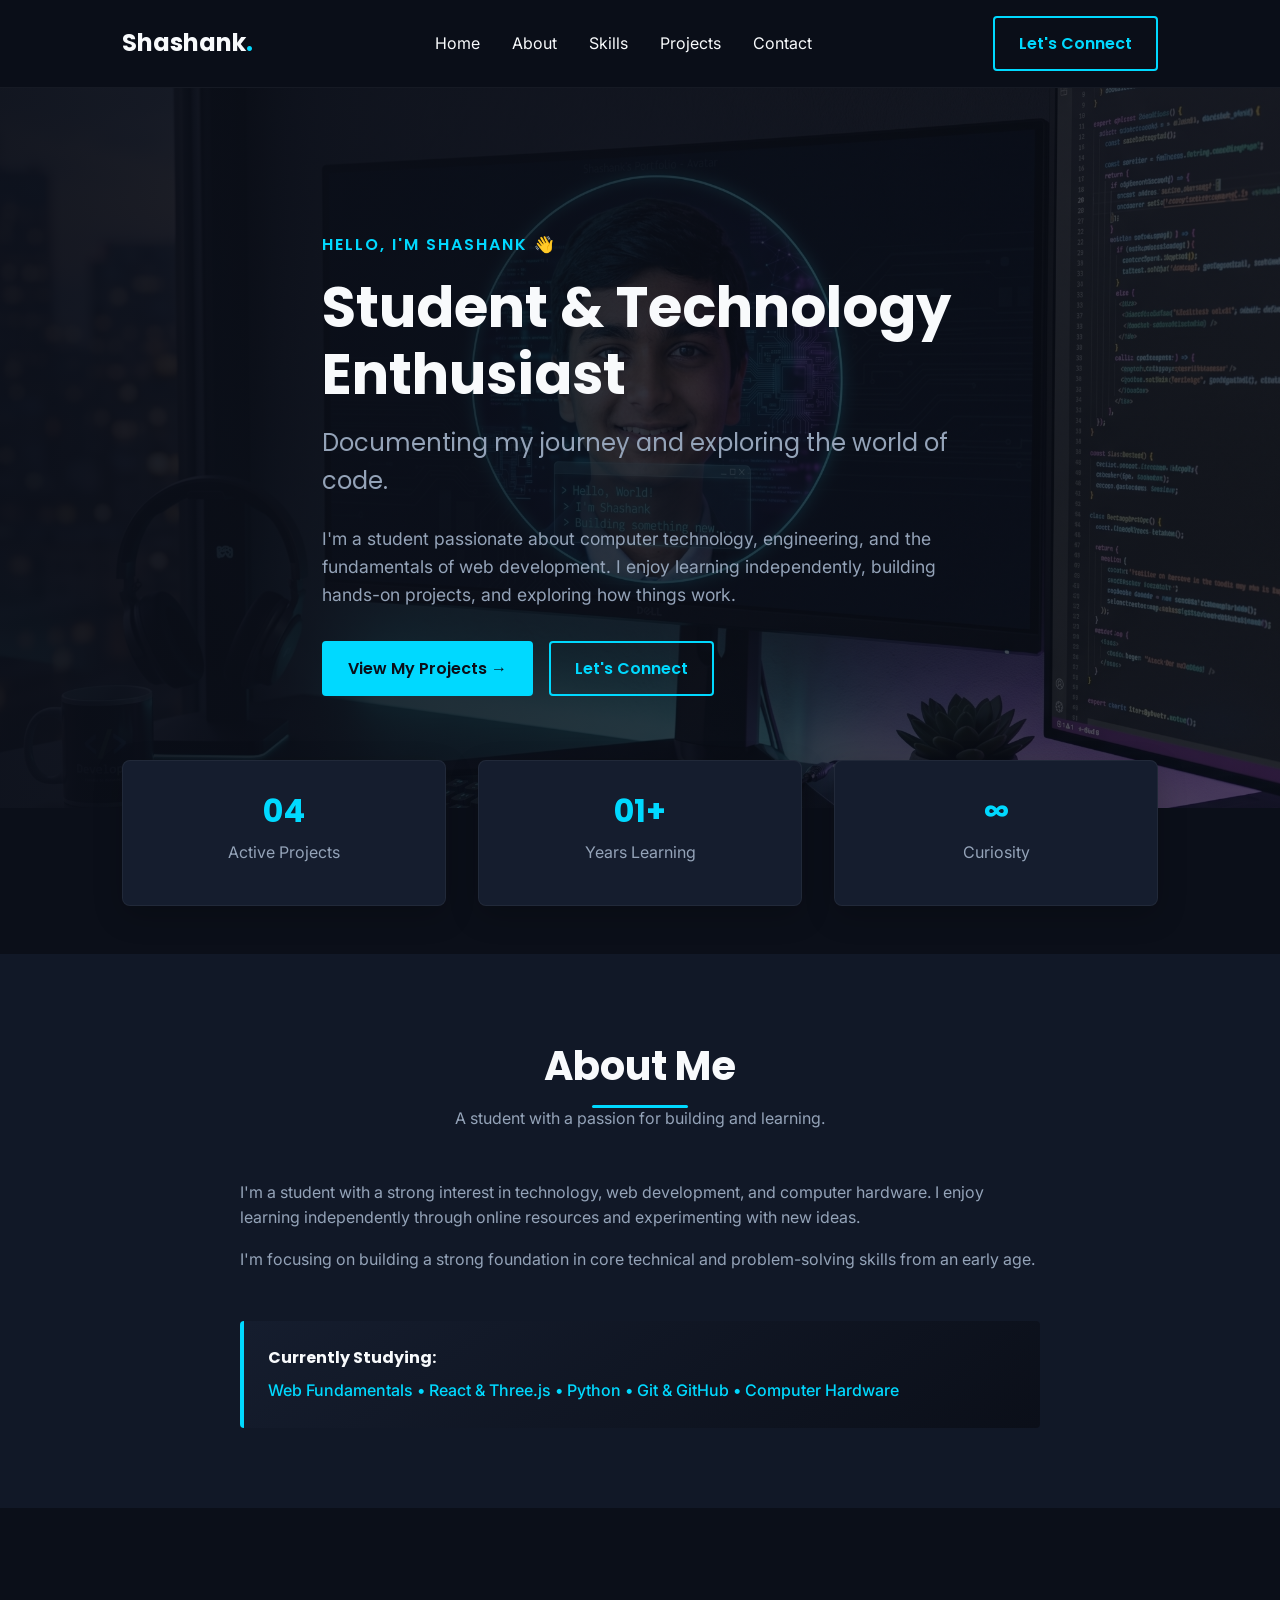
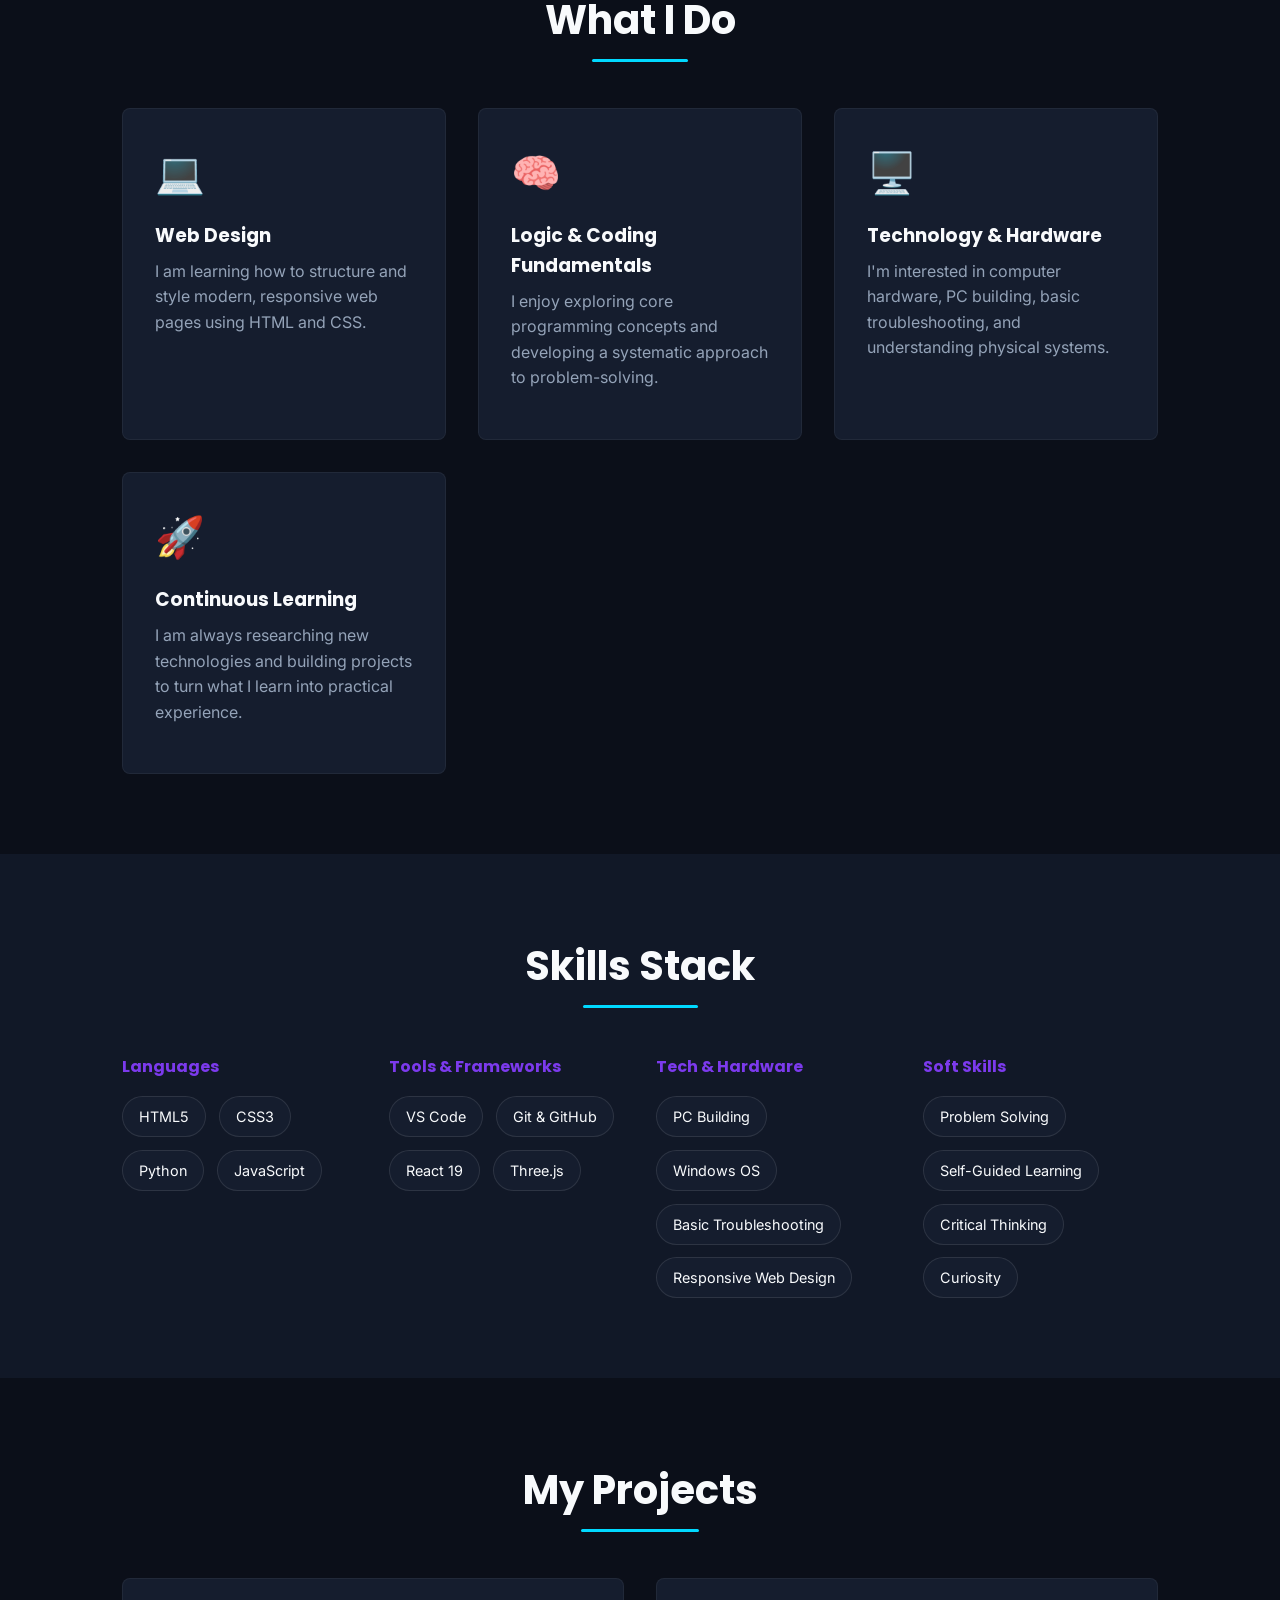
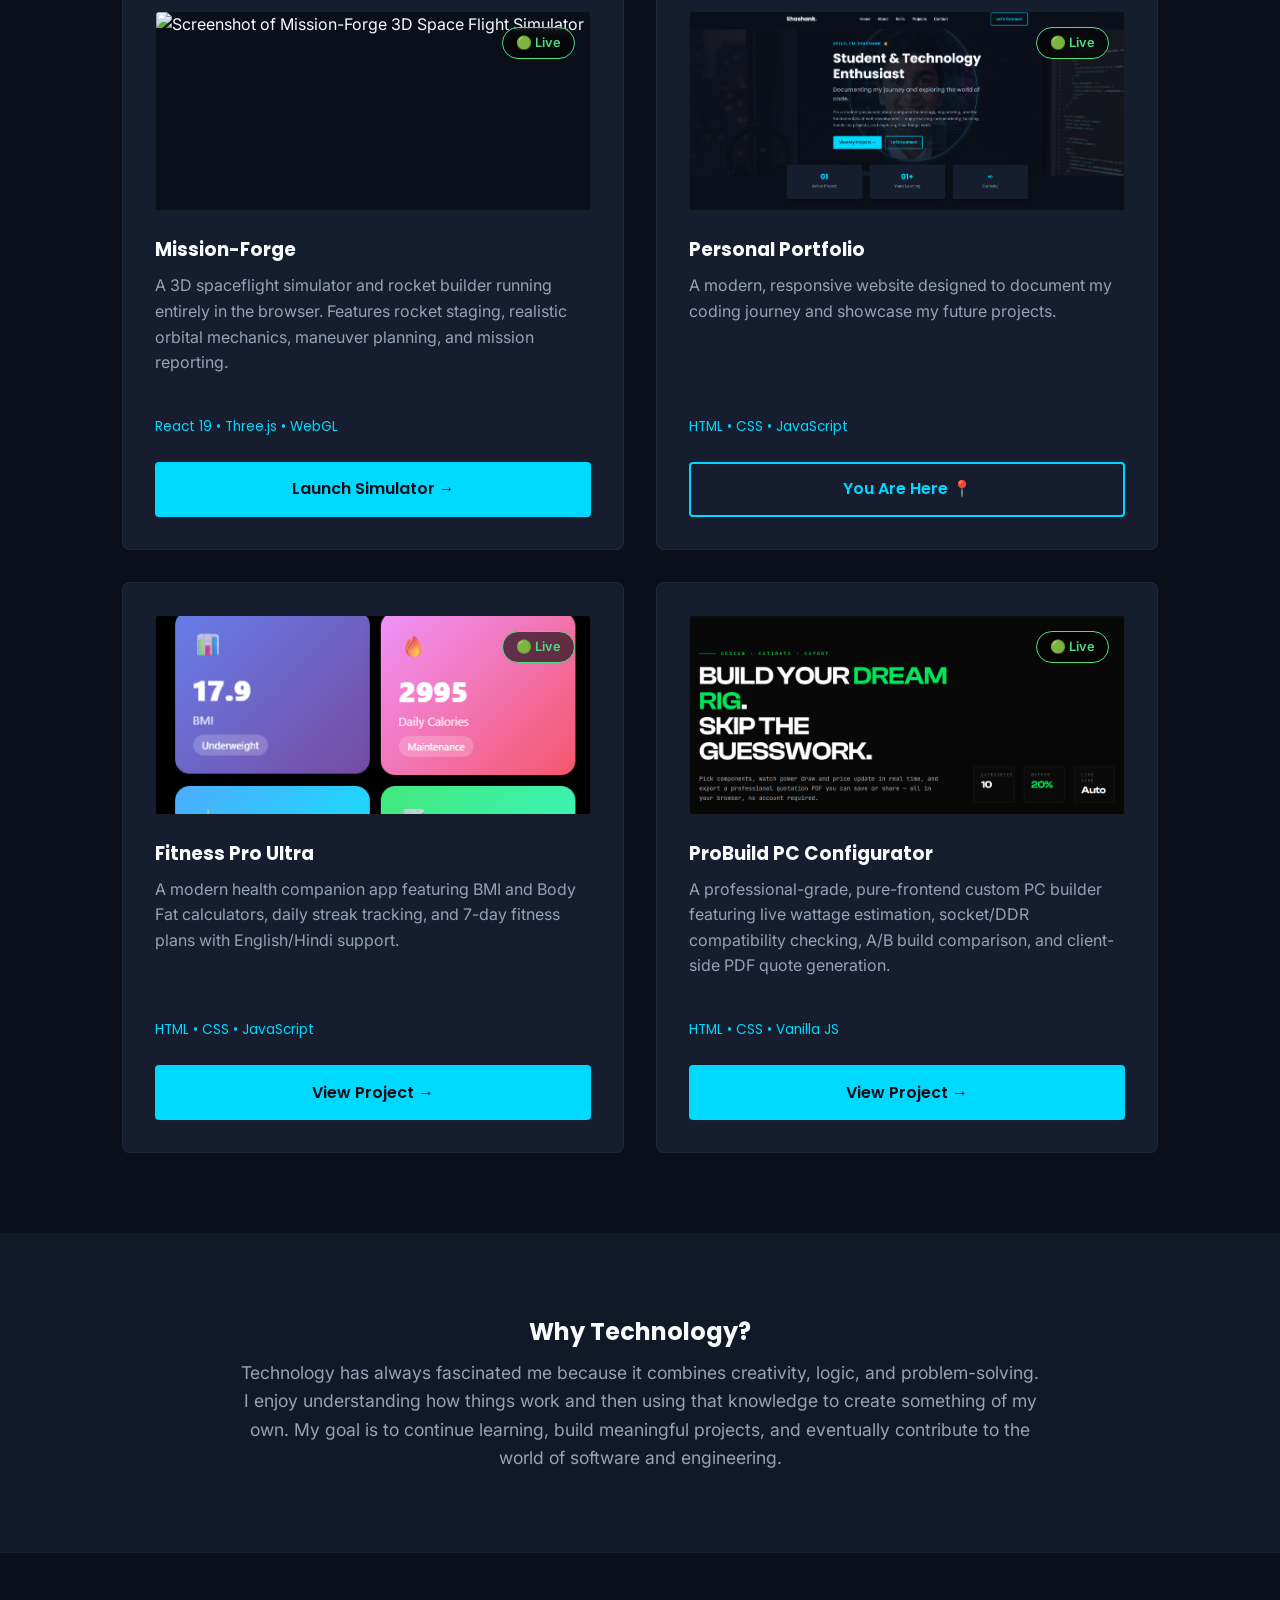
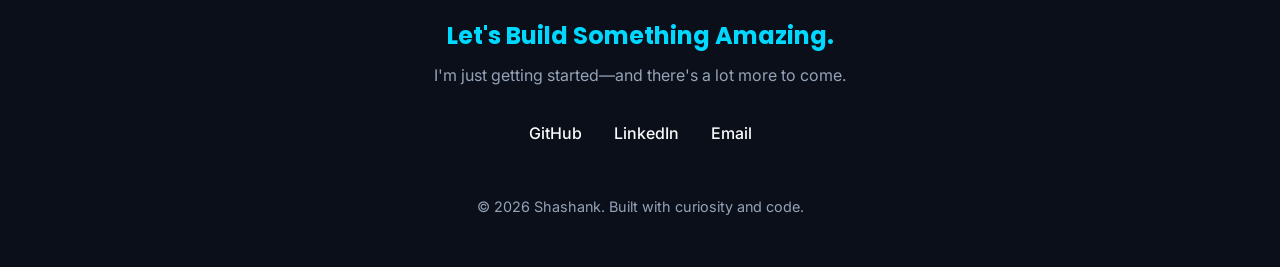
==== commit eea4af57: "Revise project section and add new project Updated project details and added a new project 'Mission-" ====
--- a/index.html
+++ b/index.html
@@ -55,7 +55,7 @@
     <!-- 3️⃣ Quick Stats Bar -->
     <section class="stats container reveal">
         <div class="stat-card">
-            <h3>03</h3>
+            <h3>04</h3>
             <p>Active Projects</p>
         </div>
         <div class="stat-card">
@@ -82,7 +82,7 @@
                 </div>
                 <div class="highlight-box">
                     <h4>Currently Studying:</h4>
-                    <p>Web Fundamentals &bull; HTML & CSS &bull; Python &bull; Git & GitHub &bull; Computer Hardware</p>
+                    <p>Web Fundamentals &bull; React & Three.js &bull; Python &bull; Git & GitHub &bull; Computer Hardware</p>
                 </div>
             </div>
         </div>
@@ -136,11 +136,12 @@
                     </div>
                 </div>
                 <div class="skill-category">
-                    <h4>Tools</h4>
+                    <h4>Tools & Frameworks</h4>
                     <div class="pill-container">
                         <span class="pill">VS Code</span>
-                        <span class="pill">Git</span>
-                        <span class="pill">GitHub</span>
+                        <span class="pill">Git & GitHub</span>
+                        <span class="pill">React 19</span>
+                        <span class="pill">Three.js</span>
                     </div>
                 </div>
                 <div class="skill-category">
@@ -172,10 +173,22 @@
                 <h2>My Projects</h2>
             </div>
             
-            <!-- Note: Using the same grid class, CSS Grid will automatically handle the 3rd card -->
+            <!-- Note: Using the same grid class, CSS Grid will automatically handle the 4th card to make a 2x2 grid -->
             <div class="grid-2">
                 
-                <!-- Project 1: Personal Portfolio -->
+                <!-- Project 1: Mission-Forge (NEW) -->
+                <div class="card project-card">
+                    <div class="project-image">
+                        <img src="mission-forge-menu.jpg" alt="Screenshot of Mission-Forge 3D Space Flight Simulator">
+                    </div>
+                    <div class="status-badge live">🟢 Live</div>
+                    <h3>Mission-Forge</h3>
+                    <p>A 3D spaceflight simulator and rocket builder running entirely in the browser. Features rocket staging, realistic orbital mechanics, maneuver planning, and mission reporting.</p>
+                    <div class="tech-stack" style="margin-top: auto; padding-bottom: 1.5rem;">React 19 &bull; Three.js &bull; WebGL</div>
+                    <a href="https://mission-forge.pandeyshashankai.workers.dev/" target="_blank" rel="noopener noreferrer" class="btn btn-primary" style="display: block; text-align: center;">Launch Simulator &rarr;</a>
+                </div>
+
+                <!-- Project 2: Personal Portfolio -->
                 <div class="card project-card">
                     <div class="project-image">
                         <img src="project1.png" alt="Screenshot of Personal Portfolio Homepage">
@@ -187,7 +200,7 @@
                     <a href="#home" class="btn btn-outline" style="display: block; text-align: center;">You Are Here 📍</a>
                 </div>
 
-                <!-- Project 2: Fitness Pro Ultra -->
+                <!-- Project 3: Fitness Pro Ultra -->
                 <div class="card project-card">
                     <div class="project-image">
                          <img src="fitness-screenshot.png" alt="Screenshot of Fitness Pro Ultra">
@@ -199,7 +212,7 @@
                     <a href="https://pandeyshashankai.github.io/fitness-pro-ultra/" target="_blank" rel="noopener noreferrer" class="btn btn-primary" style="display: block; text-align: center;">View Project &rarr;</a>
                 </div>
 
-                <!-- Project 3: ProBuild Custom PC Configurator -->
+                <!-- Project 4: ProBuild Custom PC Configurator -->
                 <div class="card project-card">
                     <div class="project-image">
                          <img src="project2.png" alt="Screenshot of ProBuild Custom PC Configurator">
@@ -208,8 +221,6 @@
                     <h3>ProBuild PC Configurator</h3>
                     <p>A professional-grade, pure-frontend custom PC builder featuring live wattage estimation, socket/DDR compatibility checking, A/B build comparison, and client-side PDF quote generation.</p>
                     <div class="tech-stack" style="margin-top: auto; padding-bottom: 1.5rem;">HTML &bull; CSS &bull; Vanilla JS</div>
-                    
-                    <!-- NOTE: Make sure your new GitHub repo is named 'probuild' for this link to work! -->
                     <a href="https://pandeyshashankai.github.io/probuild/" target="_blank" rel="noopener noreferrer" class="btn btn-primary" style="display: block; text-align: center;">View Project &rarr;</a>
                 </div>
 
@@ -287,4 +298,4 @@
         });
     </script>
 </body>
-</html>+</html>
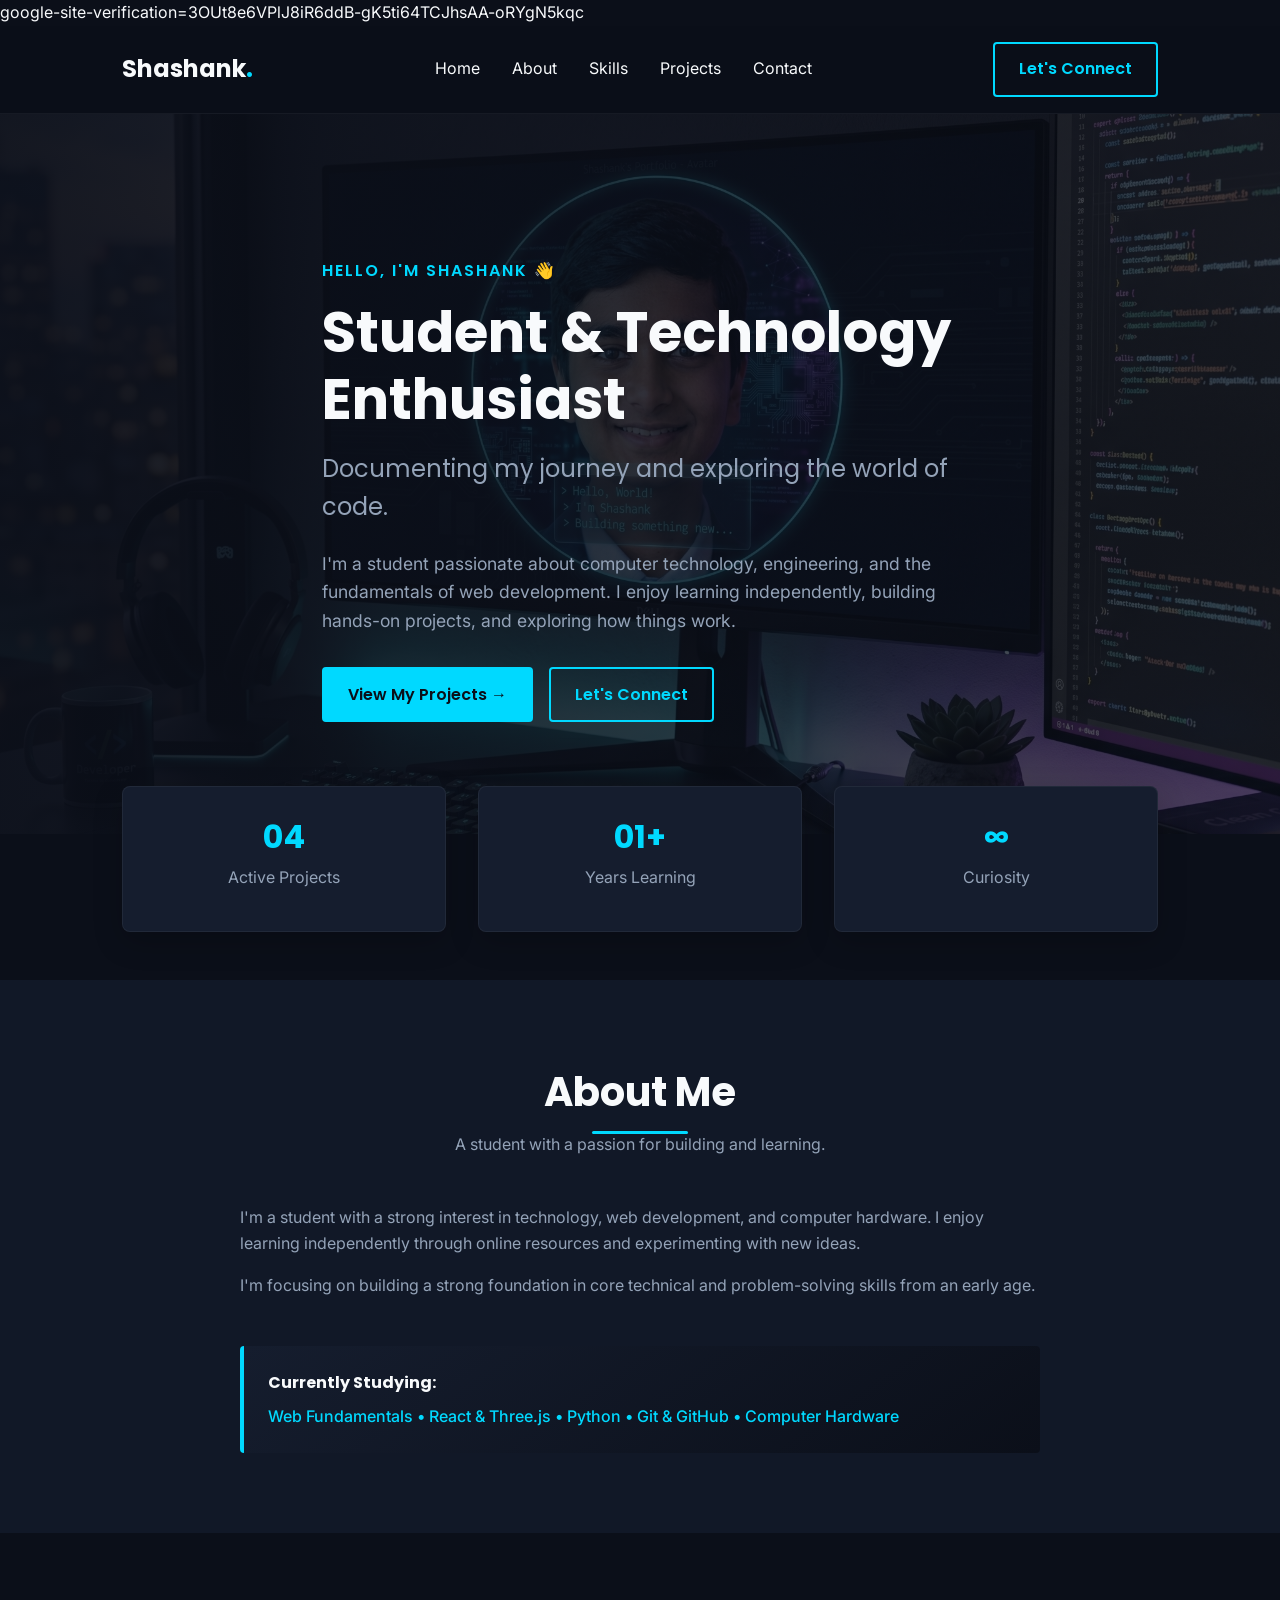
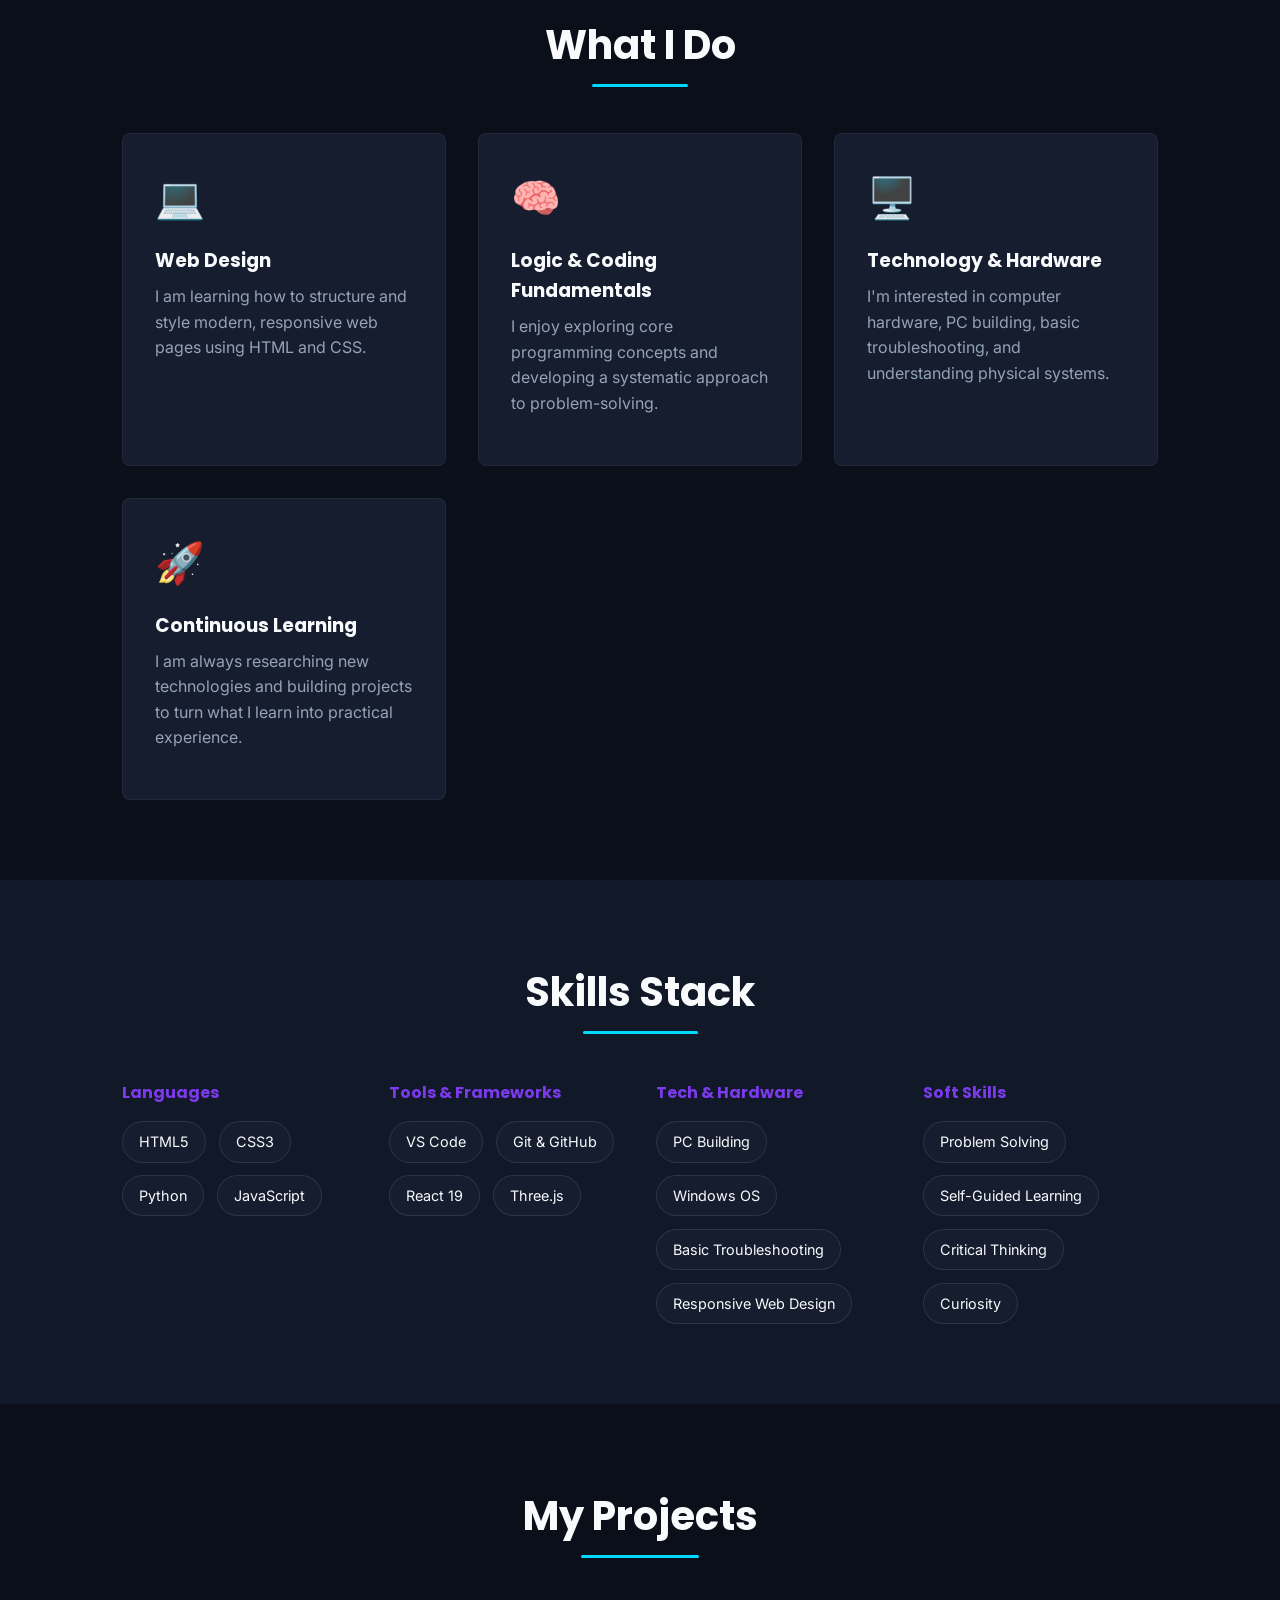
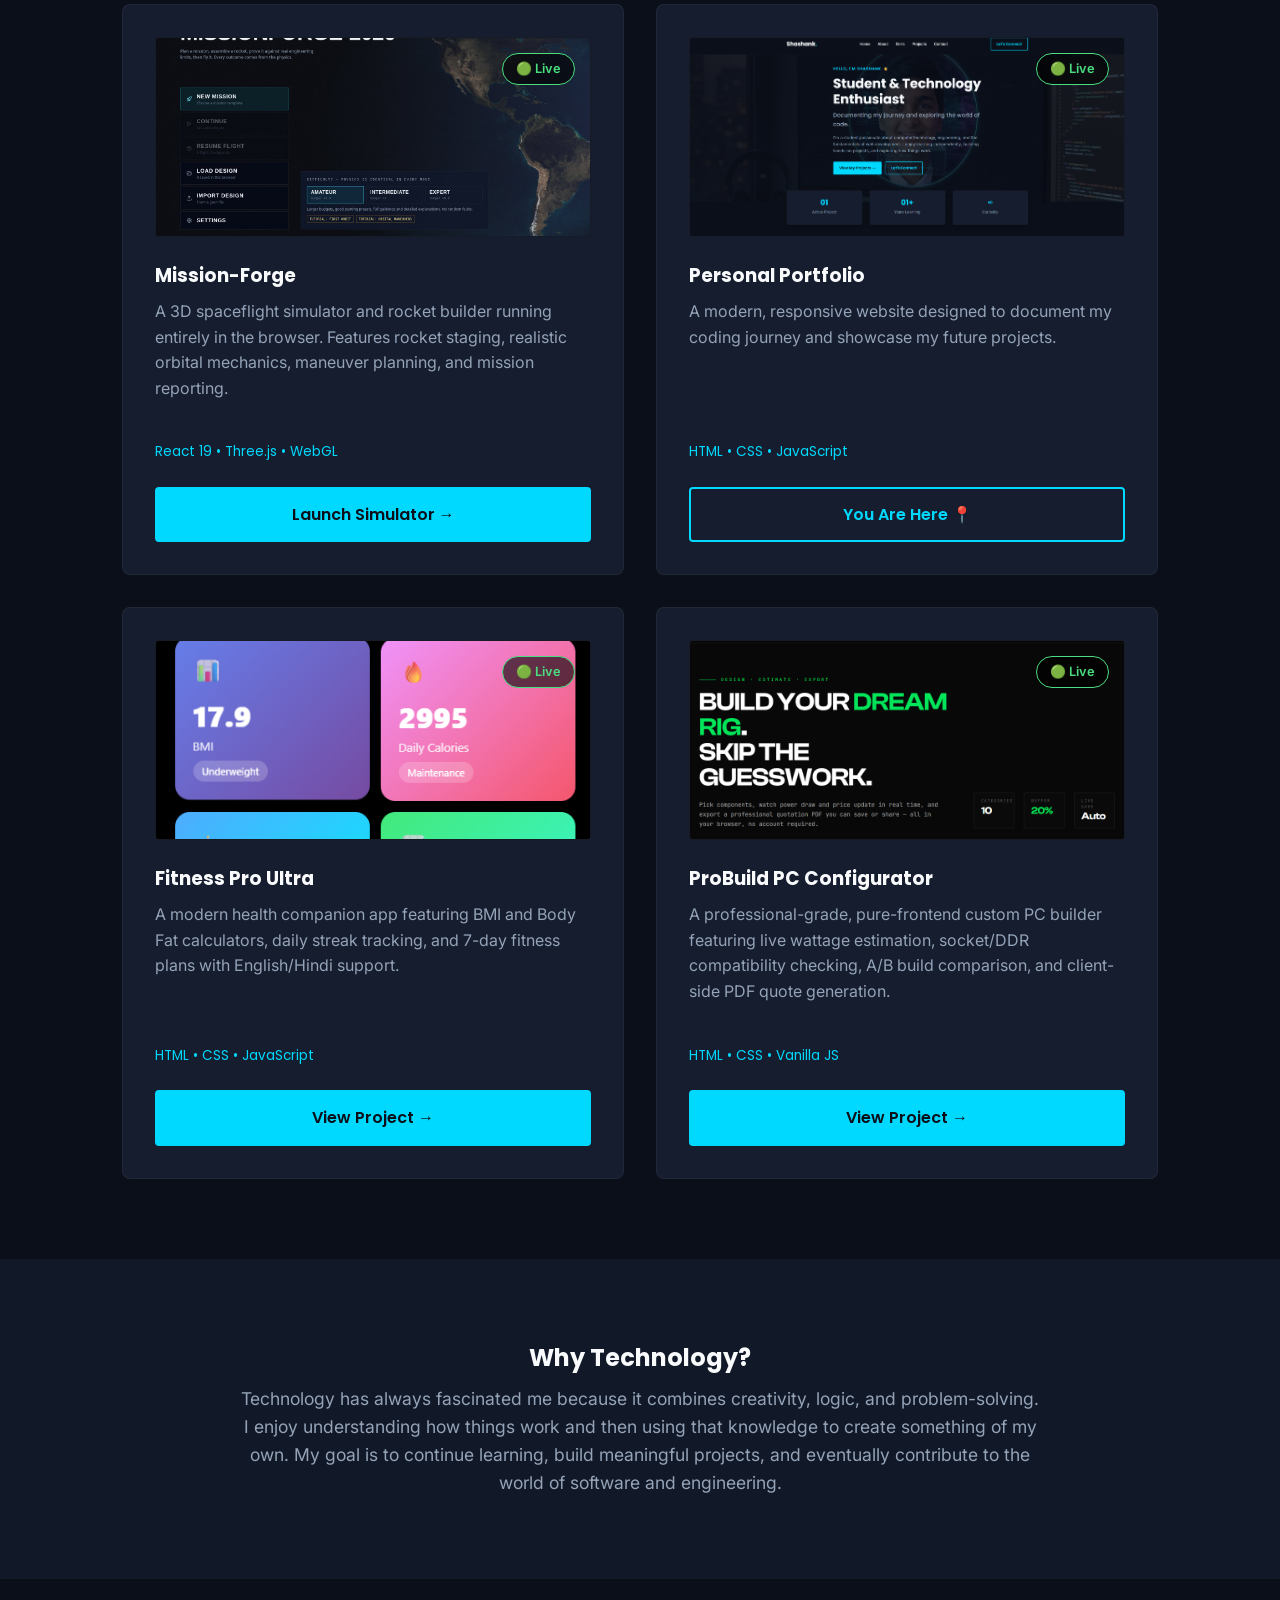
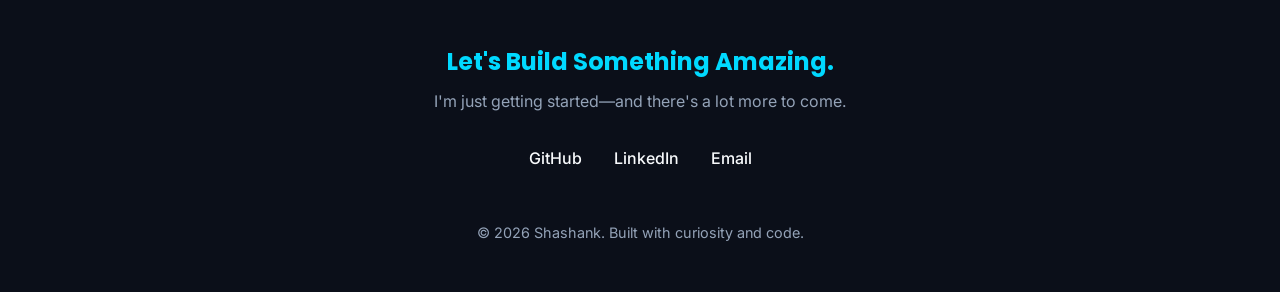
==== commit 6917489d: "Add Google site verification meta tag Added Google site verification meta tag to the head section." ====
--- a/index.html
+++ b/index.html
@@ -1,6 +1,7 @@
 <!DOCTYPE html>
 <html lang="en">
 <head>
+    google-site-verification=3OUt8e6VPlJ8iR6ddB-gK5ti64TCJhsAA-oRYgN5kqc
     <meta charset="UTF-8">
     <meta name="viewport" content="width=device-width, initial-scale=1.0">
     <title>Shashank's Portfolio</title>
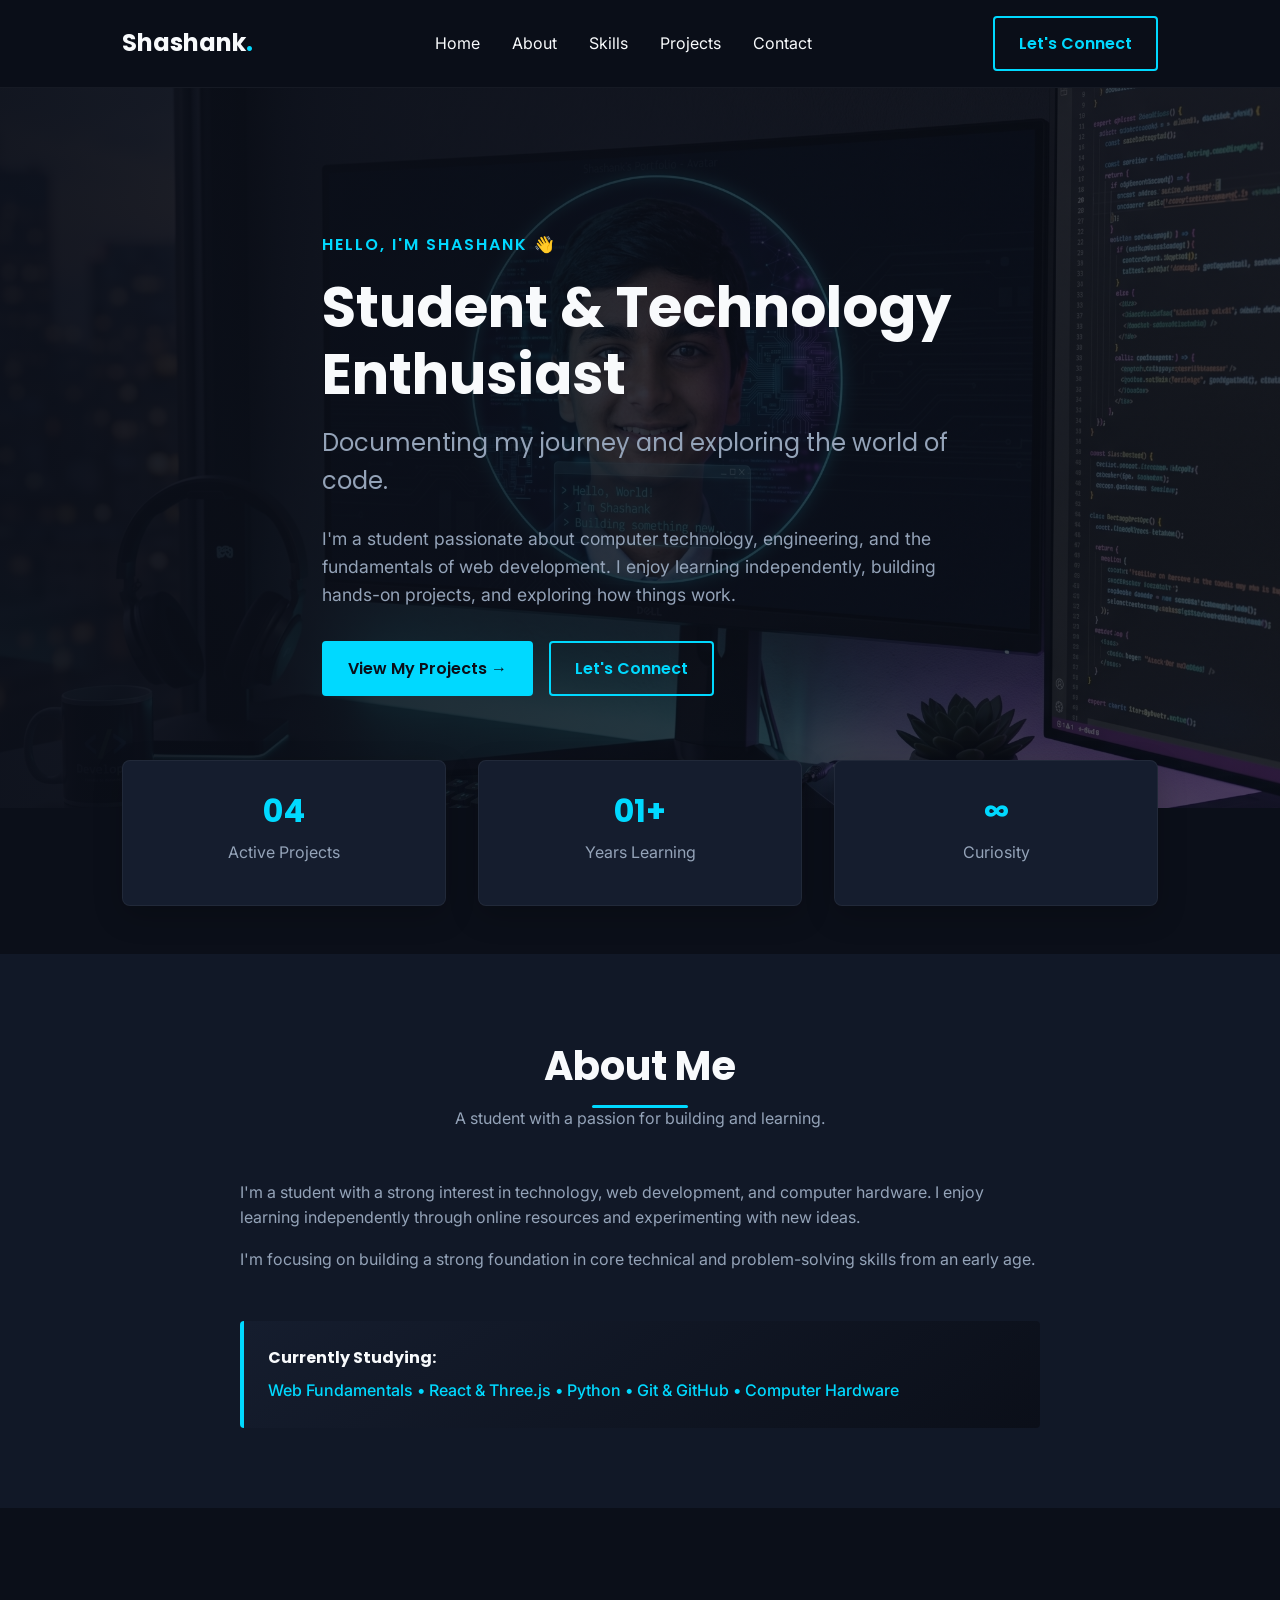
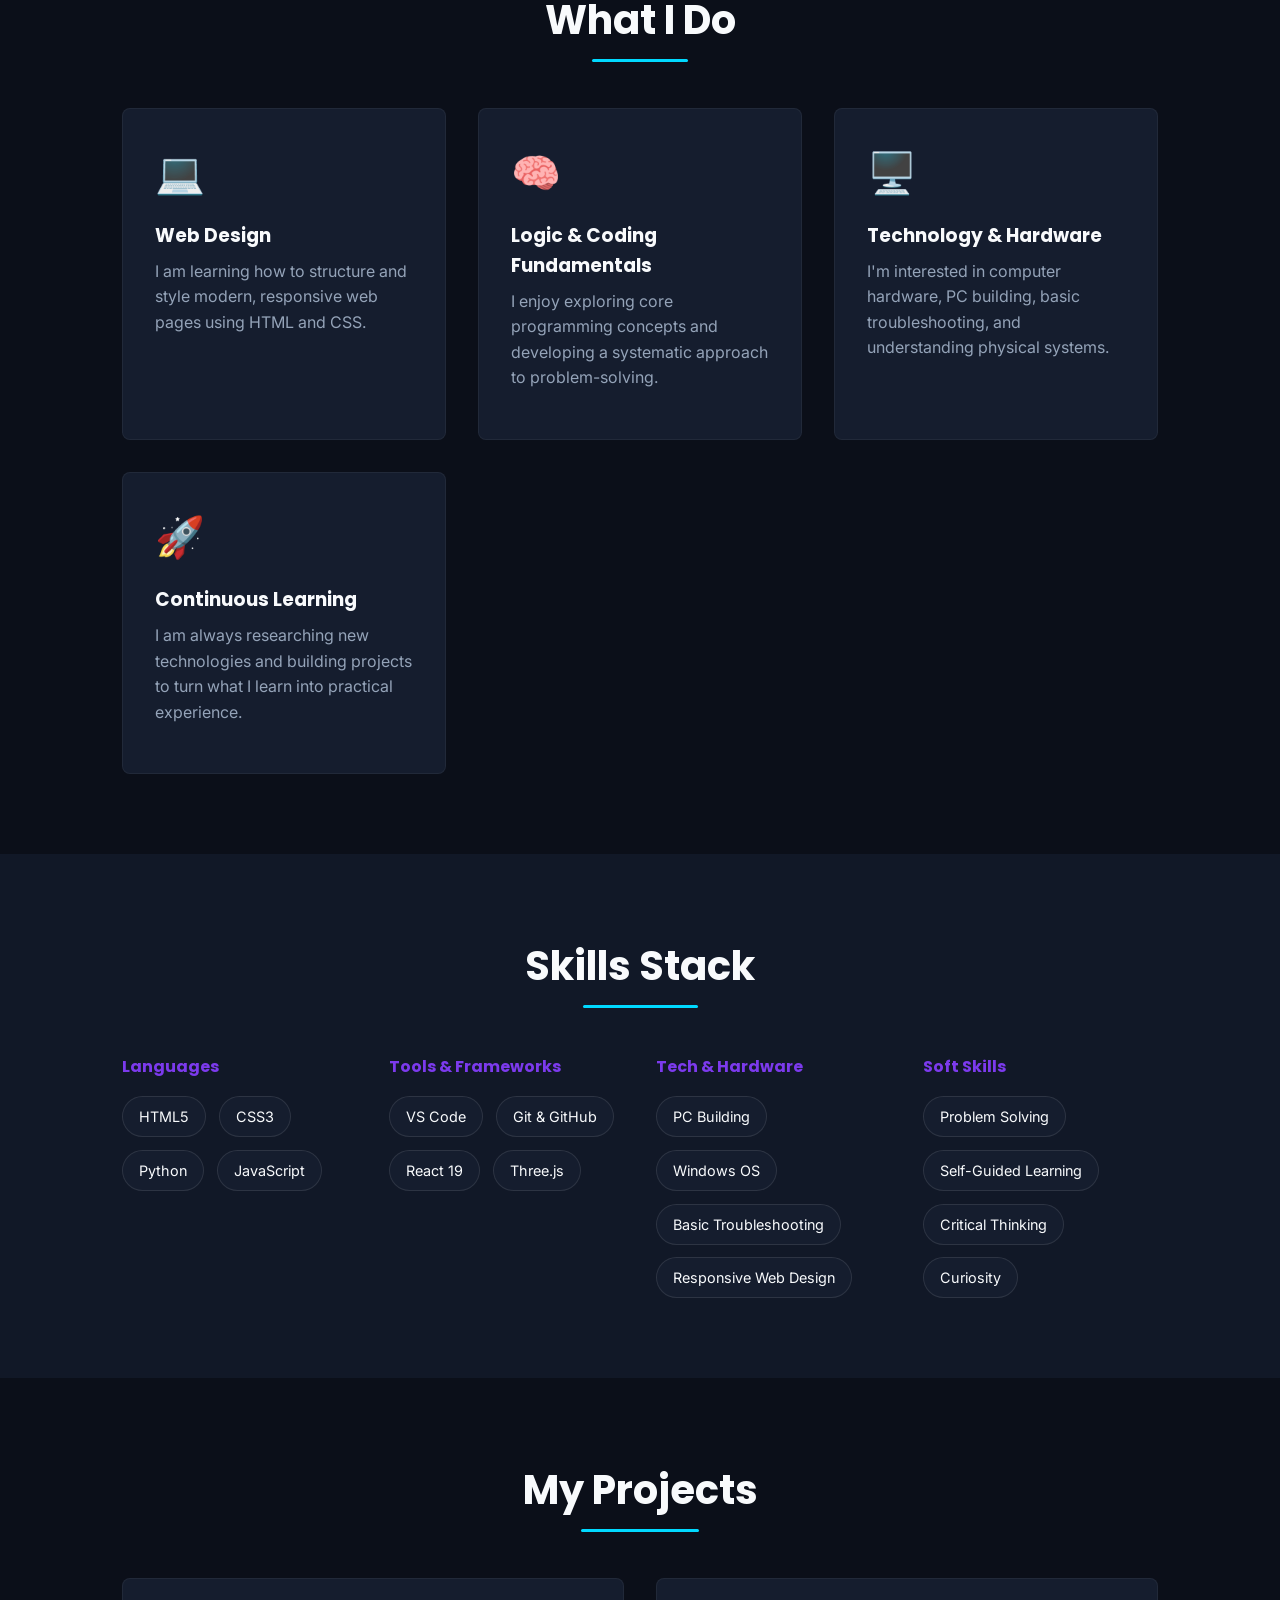
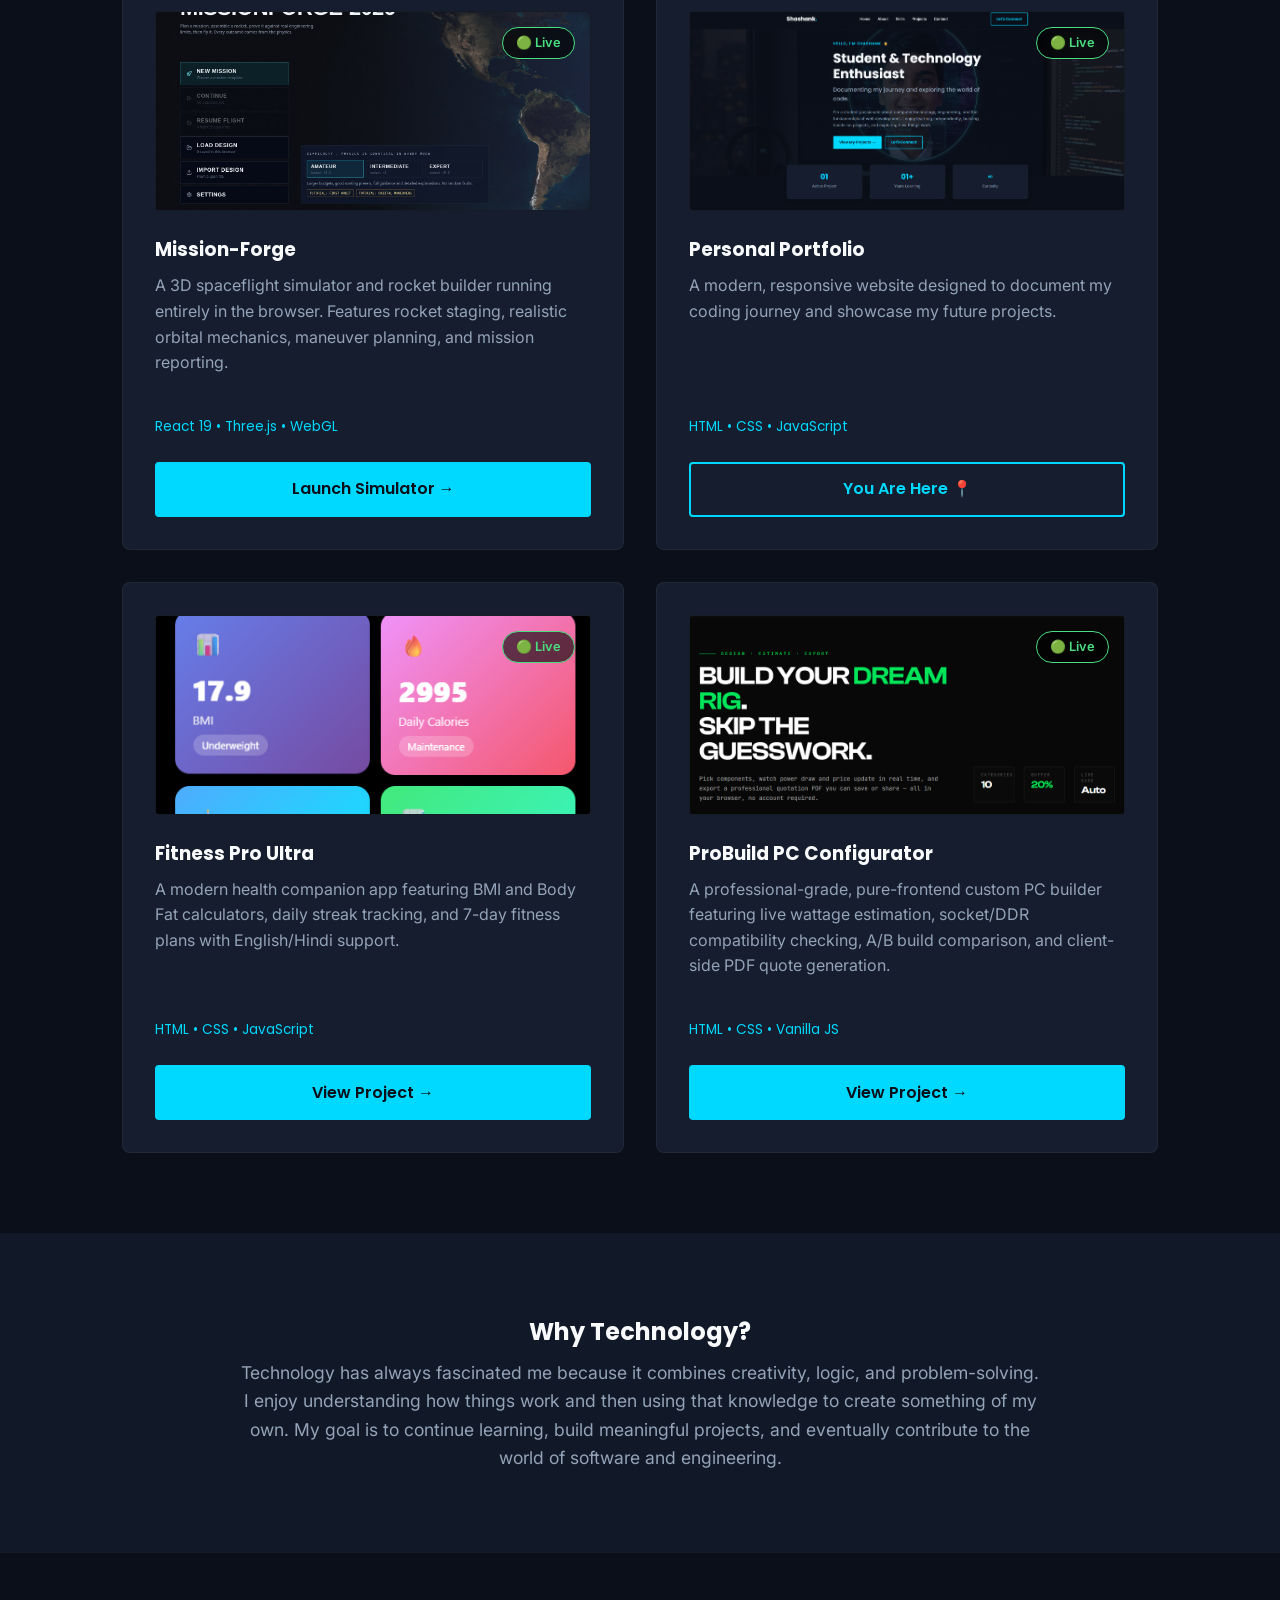
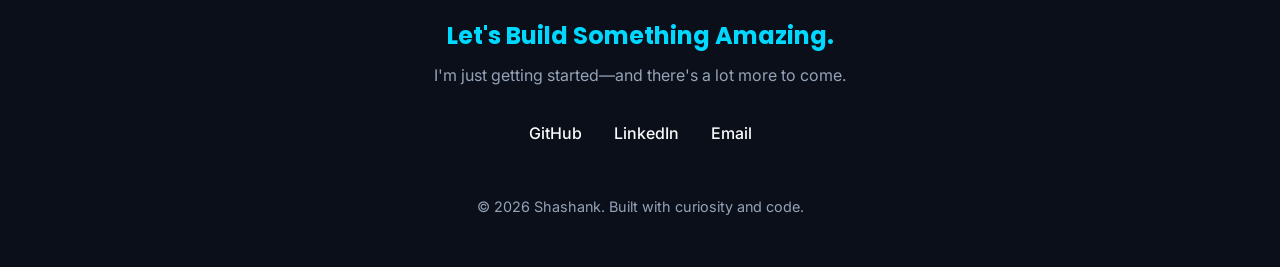
==== commit addf4f07: "Fix HTML structure and add Google verification meta tag Updated HTML structure and added missing met" ====
--- a/index.html
+++ b/index.html
@@ -1,10 +1,11 @@
 <!DOCTYPE html>
 <html lang="en">
 <head>
-    google-site-verification=3OUt8e6VPlJ8iR6ddB-gK5ti64TCJhsAA-oRYgN5kqc
+    
     <meta charset="UTF-8">
     <meta name="viewport" content="width=device-width, initial-scale=1.0">
     <title>Shashank's Portfolio</title>
+    <meta name="google-site-verification" content="3OUt8e6VPlJ8iR6ddB-gK5ti64TCJhsAA-oRYgN5kqc" />
     <link rel="stylesheet" href="style.css">
     <!-- Google Fonts -->
     <link rel="preconnect" href="https://fonts.googleapis.com">
